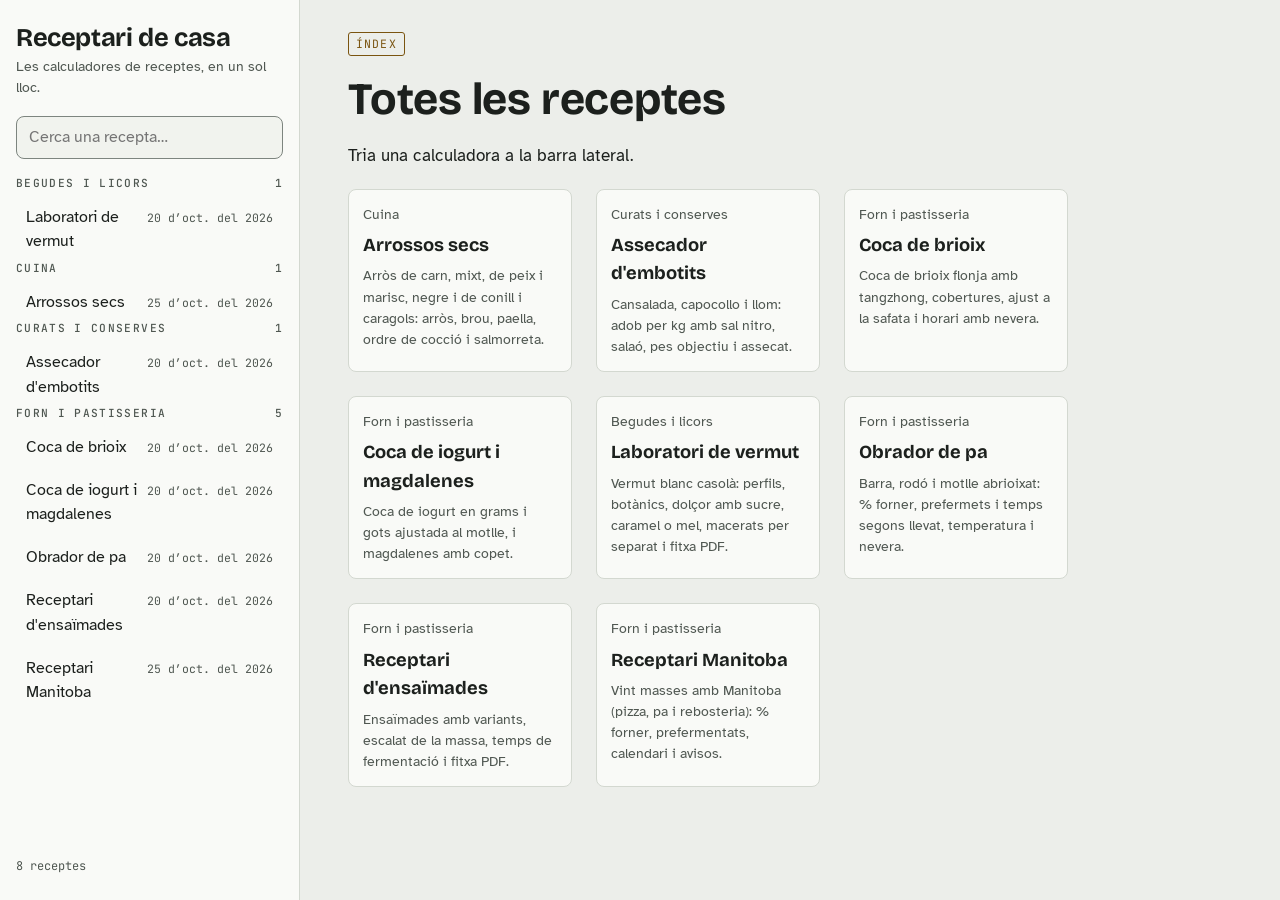
==== index.html @ 26b5f550 "Sistema de disseny compartit (receptari.css) i correccions d'accessibilitat - Tokens únics de color " ====
<!doctype html>
<html lang="ca"><head><meta charset="utf-8"><meta name=viewport content="width=device-width,initial-scale=1,viewport-fit=cover"><style>:root{color-scheme:light;box-sizing:border-box;padding-top:env(safe-area-inset-top,0px);padding-bottom:env(safe-area-inset-bottom,0px)}html{scroll-padding-top:env(safe-area-inset-top,0px)}body{margin:0;padding:0;font:14px -apple-system,BlinkMacSystemFont,sans-serif;background:#fff;color:#000}img{max-width:100%}[hidden]:not([hidden=until-found i]){display:none!important}</style>
<title>Receptari de casa</title>
<link rel="preconnect" href="https://fonts.googleapis.com">
<link rel="preconnect" href="https://fonts.gstatic.com" crossorigin>
<link rel="stylesheet" href="https://fonts.googleapis.com/css2?family=Bricolage+Grotesque:opsz,wght@12..96,500;12..96,700&family=Atkinson+Hyperlegible:ital,wght@0,400;0,700;1,400&family=JetBrains+Mono:wght@400;600&display=swap">
<style>
/* Layout: índex de rebost — barra lateral amb etiquetes per categoria, fitxa de la recepta a la dreta; en mòbil, una sola columna */



*{box-sizing:border-box}
body{background:var(--bg);color:var(--fg);font-family:var(--f-body);font-size:15px;line-height:1.5}
.wrap{display:grid;grid-template-columns:300px minmax(0,1fr);min-height:100vh}
aside{border-right:1px solid var(--line);background:var(--panel);padding-block:24px;padding-left:max(16px,env(safe-area-inset-left,0px));padding-right:16px;display:flex;flex-direction:column;gap:18px;position:sticky;top:0;height:100vh;overflow-y:auto}
main{padding-block:32px;padding-left:max(24px,env(safe-area-inset-left,0px));padding-right:max(16px,env(safe-area-inset-right,0px));min-width:0}
.brand h1{font-family:var(--f-display);font-weight:400;font-size:1.6rem;margin:0;line-height:1.1;text-wrap:balance}
.brand p{margin:4px 0 0;color:var(--muted);font-size:.85rem}
input,textarea,select{font:inherit;color:var(--fg);background:var(--bg);border:1px solid var(--line);border-radius:6px;padding:8px 10px;width:100%}
input:focus-visible,textarea:focus-visible,button:focus-visible,a:focus-visible{outline:2px solid var(--accent);outline-offset:2px}
.cat{display:flex;flex-direction:column;gap:2px}
.cat h2{font-family:var(--f-mono);font-weight:500;font-size:.7rem;letter-spacing:.12em;text-transform:uppercase;color:var(--muted);margin:0 0 4px;display:flex;justify-content:space-between}
.item{all:unset;cursor:pointer;display:flex;align-items:baseline;justify-content:space-between;gap:8px;padding:8px 10px;border-radius:6px}
.item:hover{background:var(--soft)}
.item[aria-current="true"]{background:var(--accent);color:var(--accent-ink)}
.item[aria-current="true"] .date{color:inherit;opacity:.8}
.item:focus-visible{outline:2px solid var(--accent);outline-offset:1px}
.date{font-family:var(--f-mono);font-size:.72rem;color:var(--muted);font-variant-numeric:tabular-nums;white-space:nowrap}
.count{font-family:var(--f-mono);font-size:.75rem;color:var(--muted)}
.btn{font:inherit;font-weight:600;cursor:pointer;border-radius:6px;padding:9px 14px;border:1px solid var(--accent);background:var(--accent);color:var(--accent-ink);text-decoration:none;display:inline-flex;align-items:center;gap:6px}
.btn.ghost{background:transparent;color:var(--accent)}
.btn.danger{border-color:var(--danger);background:transparent;color:var(--danger)}
.btn:disabled{opacity:.5;cursor:default}
.side-foot{margin-top:auto;display:flex;flex-direction:column;gap:8px}
.label{display:inline-block;font-family:var(--f-mono);font-size:.72rem;letter-spacing:.1em;text-transform:uppercase;color:var(--spice);border:1px solid currentColor;border-radius:3px;padding:2px 7px}
.sheet .label{align-self:flex-start}
.sheet{max-width:720px;display:flex;flex-direction:column;gap:20px}
.sheet h2{font-family:var(--f-display);font-weight:400;font-size:clamp(2rem,4vw,2.8rem);margin:0;line-height:1.05;text-wrap:balance}
.sheet .desc{font-size:1.05rem;max-width:62ch;margin:0}
.meta{display:grid;grid-template-columns:auto 1fr;gap:6px 18px;font-size:.9rem;border-top:1px dashed var(--line);border-bottom:1px dashed var(--line);padding:12px 0;margin:0}
.meta dt{font-family:var(--f-mono);font-size:.72rem;letter-spacing:.08em;text-transform:uppercase;color:var(--muted);padding-top:2px}
.meta dd{margin:0;min-width:0;overflow-wrap:anywhere}
.actions{display:flex;flex-wrap:wrap;gap:10px}
.grid{display:grid;grid-template-columns:repeat(auto-fill,minmax(220px,1fr));gap:12px}
.tile{all:unset;cursor:pointer;background:var(--panel);border:1px solid var(--line);border-radius:8px;padding:14px;display:flex;flex-direction:column;gap:6px}
.tile:hover{border-color:var(--accent)}
.tile:focus-visible{outline:2px solid var(--accent)}
.tile b{font-family:var(--f-display);font-weight:400;font-size:1.15rem}
.tile span{color:var(--muted);font-size:.85rem}
.section-h{font-family:var(--f-mono);font-size:.72rem;letter-spacing:.12em;text-transform:uppercase;color:var(--muted);margin:12px 0 0}
form.edit{display:grid;gap:12px;background:var(--panel);border:1px solid var(--line);border-radius:8px;padding:18px;max-width:720px}
form.edit label{display:grid;gap:4px;font-size:.85rem;color:var(--muted)}
.row2{display:grid;grid-template-columns:1fr 1fr;gap:12px}
.note{color:var(--muted);font-size:.85rem;margin:0}
.err{color:var(--danger);font-size:.85rem;margin:0}
.toast{position:fixed;left:50%;transform:translateX(-50%);bottom:calc(16px + env(safe-area-inset-bottom,0px));background:var(--fg);color:var(--bg);padding:8px 14px;border-radius:6px;font-size:.9rem}
.confirm{display:flex;flex-wrap:wrap;align-items:center;gap:10px;border:1px solid var(--danger);border-radius:6px;padding:10px 12px}
.empty{color:var(--muted);font-size:.9rem;margin:0}
@media (max-width:760px){
  .wrap{grid-template-columns:1fr}
  aside{position:static;height:auto;border-right:0;border-bottom:1px solid var(--line);padding-right:max(16px,env(safe-area-inset-right,0px))}
  main{padding-left:max(16px,env(safe-area-inset-left,0px))}
  .row2{grid-template-columns:1fr}
}
@media (prefers-reduced-motion:reduce){*{transition:none!important}}
</style>
<link rel="stylesheet" href="receptari.css">
<style>
:root{ --accent:#2f5d46; --accent-soft:#e0ebe2; --accent-ink:#ffffff; --bar:#6f8f5e; --accent2:#7a5410; }
@media (prefers-color-scheme: dark){:root:not([data-theme="light"]){ --accent:#8cc4a1; --accent-soft:#20332a; --accent-ink:#0f1a13; --bar:#8fb27c; --accent2:#e0b45c; }}
:root[data-theme="dark"]{ --accent:#8cc4a1; --accent-soft:#20332a; --accent-ink:#0f1a13; --bar:#8fb27c; --accent2:#e0b45c; }
</style>
</head>
<body>
<div class="wrap">
  <aside>
    <div class="brand">
      <h1>Receptari de casa</h1>
      <p id="sub">Les calculadores de receptes, en un sol lloc.</p>
    </div>
    <input id="q" type="search" placeholder="Cerca una recepta…" aria-label="Cerca una recepta">
    <nav id="nav" aria-label="Receptes"><p class="empty">Carregant les receptes…</p></nav>
    <div class="side-foot">
      <button class="btn ghost" id="addBtn" hidden>+ Afegeix una recepta</button>
      <span class="count" id="count"></span>
    </div>
  </aside>
  <main id="main"></main>
</div>
<div class="toast" id="toast" hidden></div>

<script>
const S={list:[],sel:null,q:"",mode:"view",canEdit:false,db:null,confirmDel:false,status:"loading"};
const $=s=>document.querySelector(s);
const esc=t=>String(t??"").replace(/[&<>"']/g,c=>({"&":"&amp;","<":"&lt;",">":"&gt;",'"':"&quot;","'":"&#39;"}[c]));
const slug=t=>String(t).toLowerCase().normalize("NFD").replace(/[̀-ͯ]/g,"").replace(/[^a-z0-9]+/g,"-").replace(/^-|-$/g,"").slice(0,60)||("r-"+Date.now());
const fmtDate=d=>{if(!d)return"";const x=new Date(d);return isNaN(x)?"":x.toLocaleDateString("ca-ES",{day:"numeric",month:"short",year:"numeric"})};
function toast(m){const t=$("#toast");t.textContent=m;t.hidden=false;clearTimeout(toast._t);toast._t=setTimeout(()=>t.hidden=true,2200)}

function filtered(){const q=S.q.trim().toLowerCase();return S.list.filter(r=>!q||(r.titol+" "+(r.categoria||"")+" "+(r.descripcio||"")).toLowerCase().includes(q))}
function groups(arr){const m=new Map();arr.forEach(r=>{const c=r.categoria||"Altres";if(!m.has(c))m.set(c,[]);m.get(c).push(r)});return [...m.entries()].sort((a,b)=>a[0].localeCompare(b[0],"ca"))}

function renderNav(){
  const nav=$("#nav");const arr=filtered();
  if(S.status==="nodb"){nav.innerHTML='<p class="empty">No s\'ha pogut connectar amb la llista de receptes en aquesta vista.</p>';return}
  if(S.status==="loading"){nav.innerHTML='<p class="empty">Carregant les receptes…</p>';return}
  if(!S.list.length){nav.innerHTML='<p class="empty">Encara no hi ha cap recepta. '+(S.canEdit?'Afegeix-ne una amb el botó de sota.':'')+'</p>';return}
  if(!arr.length){nav.innerHTML='<p class="empty">Cap recepta coincideix amb la cerca.</p>';return}
  nav.innerHTML=groups(arr).map(([c,rs])=>`<div class="cat"><h2><span>${esc(c)}</span><span>${rs.length}</span></h2>${rs.map(r=>`<button class="item" data-id="${esc(r.id)}" aria-current="${r.id===S.sel}"><span>${esc(r.titol)}</span><span class="date">${esc(fmtDate(r.afegit))}</span></button>`).join("")}</div>`).join("");
  nav.querySelectorAll(".item").forEach(b=>b.onclick=()=>select(b.dataset.id,true));
}
function select(id,scroll){S.sel=id;S.mode="view";S.confirmDel=false;try{history.replaceState(null,"","#"+id)}catch(e){}render();if(scroll&&matchMedia("(max-width:760px)").matches)$("#main").scrollIntoView({behavior:"smooth"})}

function renderMain(){
  const m=$("#main");
  if(S.mode==="edit"||S.mode==="add")return renderForm(m);
  const r=S.list.find(x=>x.id===S.sel);
  if(!r){
    m.innerHTML=`<div class="sheet"><span class="label">Índex</span><h2>Totes les receptes</h2><p class="desc">Tria una calculadora a la barra lateral. </p><div class="grid">${S.list.map(r=>`<button class="tile" data-id="${esc(r.id)}"><span>${esc(r.categoria||"Altres")}</span><b>${esc(r.titol)}</b><span>${esc(r.descripcio||"")}</span></button>`).join("")}</div></div>`;
    m.querySelectorAll(".tile").forEach(b=>b.onclick=()=>select(b.dataset.id));return;
  }
  const others=S.list.filter(x=>x.id!==r.id&&(x.categoria||"Altres")===(r.categoria||"Altres"));
  m.innerHTML=`<article class="sheet">
    <span class="label">${esc(r.categoria||"Altres")}</span>
    <h2>${esc(r.titol)}</h2>
    ${r.descripcio?`<p class="desc">${esc(r.descripcio)}</p>`:""}
    <dl class="meta">
      ${r.mesura?`<dt>Mesura base</dt><dd>${esc(r.mesura)}</dd>`:""}
      ${r.afegit?`<dt>Afegida</dt><dd>${esc(fmtDate(r.afegit))}</dd>`:""}
      <dt>Enllaç</dt><dd><span class="date" id="urlTxt">${esc(r.url)}</span></dd>
    </dl>
    <div class="actions">
      <a class="btn" href="${esc(r.url)}" >Obre la calculadora</a>
      <button class="btn ghost" id="copy">Copia l'enllaç</button>
      ${S.canEdit?`<button class="btn ghost" id="edit">Edita</button><button class="btn danger" id="del">Treu de l'índex</button>`:""}
    </div>
    ${S.confirmDel?`<div class="confirm"><span>Treure «${esc(r.titol)}» de l'índex? La calculadora no s'esborra.</span><button class="btn danger" id="delYes">Treu-la</button><button class="btn ghost" id="delNo">Cancel·la</button></div>`:""}
    ${others.length?`<p class="section-h">Més de ${esc(r.categoria||"Altres")}</p><div class="grid">${others.map(o=>`<button class="tile" data-id="${esc(o.id)}"><b>${esc(o.titol)}</b><span>${esc(o.descripcio||"")}</span></button>`).join("")}</div>`:""}
  </article>`;
  m.querySelectorAll(".tile").forEach(b=>b.onclick=()=>select(b.dataset.id));
  $("#copy").onclick=async()=>{try{await navigator.clipboard.writeText(r.url);toast("Enllaç copiat")}catch(e){const s=getSelection(),rg=document.createRange();rg.selectNodeContents($("#urlTxt"));s.removeAllRanges();s.addRange(rg);toast("Enllaç seleccionat: copia'l a mà")}};
  if(S.canEdit){
    $("#edit").onclick=()=>{S.mode="edit";render()};
    $("#del").onclick=()=>{S.confirmDel=true;render()};
    if(S.confirmDel){
      $("#delNo").onclick=()=>{S.confirmDel=false;render()};
      $("#delYes").onclick=async()=>{try{await S.db.doc("receptes/"+r.id).delete();S.sel=null;S.confirmDel=false;toast("Tret de l'índex")}catch(e){toast("No s'ha pogut treure: "+(e.message||e.code))}};
    }
  }
}

function renderForm(m){
  const r=S.mode==="edit"?S.list.find(x=>x.id===S.sel)||{}:{};
  const cats=[...new Set(S.list.map(x=>x.categoria).filter(Boolean))];
  m.innerHTML=`<form class="edit" id="f" novalidate>
    <span class="label">${S.mode==="edit"?"Edita la recepta":"Nova recepta"}</span>
    <label for="fT">Nom<input id="fT" required value="${esc(r.titol||"")}" placeholder="Calculadora de croquetes"></label>
    <label for="fU">Enllaç de la calculadora<input id="fU" required value="${esc(r.url||"")}" placeholder="https://claude.ai/code/artifact/…"></label>
    <div class="row2">
      <label for="fC">Categoria<input id="fC" list="cats" value="${esc(r.categoria||"")}" placeholder="Pastisseria"><datalist id="cats">${cats.map(c=>`<option value="${esc(c)}">`).join("")}</datalist></label>
      <label for="fM">Mesura base<input id="fM" value="${esc(r.mesura||"")}" placeholder="Litres, comensals, peces…"></label>
    </div>
    <label for="fD">Descripció<textarea id="fD" rows="3" placeholder="Una línia sobre què fa la calculadora">${esc(r.descripcio||"")}</textarea></label>
    <p class="err" id="fErr" hidden></p>
    <div class="actions"><button class="btn" type="submit" id="fSave">Desa</button><button class="btn ghost" type="button" id="fCancel">Cancel·la</button></div>
  </form>`;
  $("#fCancel").onclick=()=>{S.mode="view";render()};
  $("#f").onsubmit=async ev=>{
    ev.preventDefault();
    const titol=$("#fT").value.trim(),url=$("#fU").value.trim(),err=$("#fErr");
    if(!titol){err.textContent="Posa-hi un nom.";err.hidden=false;return}
    if(!/^https:\/\/\S+$/.test(url)){err.textContent="L'enllaç ha de començar per https://.";err.hidden=false;return}
    const id=S.mode==="edit"?r.id:slug(titol);
    if(S.mode==="add"&&S.list.some(x=>x.id===id)){err.textContent="Ja hi ha una recepta amb aquest nom.";err.hidden=false;return}
    const data={titol,url,categoria:$("#fC").value.trim()||"Altres",mesura:$("#fM").value.trim(),descripcio:$("#fD").value.trim(),afegit:r.afegit||new Date().toISOString().slice(0,10)};
    $("#fSave").disabled=true;
    try{await S.db.doc("receptes/"+id).set(data);S.sel=id;S.mode="view";toast("Desat");render()}
    catch(e){$("#fSave").disabled=false;err.textContent=e.code==="invalid_argument"?"No tens permís per modificar l'índex.":"No s'ha pogut desar. Torna-ho a provar.";err.hidden=false}
  };
  $("#fT").focus();
}

function render(){
  renderNav();renderMain();
  $("#count").textContent=S.list.length?`${S.list.length} ${S.list.length===1?"recepta":"receptes"}`:"";
  $("#addBtn").hidden=!(S.canEdit&&S.db);
}
$("#q").addEventListener("input",e=>{S.q=e.target.value;renderNav()});
$("#addBtn").onclick=()=>{S.mode="add";S.confirmDel=false;render()};

render();
S.list=[{"id": "arrossos-secs", "titol": "Arrossos secs", "url": "arrossos-secs.html", "categoria": "Cuina", "mesura": "Comensals", "descripcio": "Arròs de carn, mixt, de peix i marisc, negre i de conill i caragols: arròs, brou, paella, ordre de cocció i salmorreta.", "afegit": "2026-10-25"},{"id": "receptari-manitoba", "titol": "Receptari Manitoba", "url": "manitoba.html", "categoria": "Forn i pastisseria", "mesura": "Peces", "descripcio": "Vint masses amb Manitoba (pizza, pa i rebosteria): % forner, prefermentats, calendari i avisos.", "afegit": "2026-10-25"},{"id": "obrador-de-pa", "titol": "Obrador de pa", "url": "obrador-de-pa.html", "categoria": "Forn i pastisseria", "mesura": "Grams de farina", "descripcio": "Barra, rodó i motlle abrioixat: % forner, prefermets i temps segons llevat, temperatura i nevera.", "afegit": "2026-10-20"}, {"id": "coca-brioix", "titol": "Coca de brioix", "url": "coca-brioix.html", "categoria": "Forn i pastisseria", "mesura": "Grams de farina / safata", "descripcio": "Coca de brioix flonja amb tangzhong, cobertures, ajust a la safata i horari amb nevera.", "afegit": "2026-10-20"}, {"id": "coca-iogurt-magdalenes", "titol": "Coca de iogurt i magdalenes", "url": "coca-iogurt-magdalenes.html", "categoria": "Forn i pastisseria", "mesura": "Iogurts / magdalenes", "descripcio": "Coca de iogurt en grams i gots ajustada al motlle, i magdalenes amb copet.", "afegit": "2026-10-20"}, {"id": "ensaimades", "titol": "Receptari d'ensaïmades", "url": "ensaimades.html", "categoria": "Forn i pastisseria", "mesura": "Peces", "descripcio": "Ensaïmades amb variants, escalat de la massa, temps de fermentació i fitxa PDF.", "afegit": "2026-10-20"}, {"id": "vermut-blanc", "titol": "Laboratori de vermut", "url": "vermut-blanc.html", "categoria": "Begudes i licors", "mesura": "Ampolles de vi", "descripcio": "Vermut blanc casolà: perfils, botànics, dolçor amb sucre, caramel o mel, macerats per separat i fitxa PDF.", "afegit": "2026-10-20"}, {"id": "embotits-curats", "titol": "Assecador d'embotits", "url": "embotits-curats.html", "categoria": "Curats i conserves", "mesura": "Kg de carn", "descripcio": "Cansalada, capocollo i llom: adob per kg amb sal nitro, salaó, pes objectiu i assecat.", "afegit": "2026-10-20"}].map(r=>({...r,url:new URL(r.url,location.href).href})).sort((a,b)=>a.titol.localeCompare(b.titol,"ca"));S.status="ready";
{const h=decodeURIComponent((location.hash||"").slice(1));if(h&&S.list.some(r=>r.id===h))S.sel=h;}
render();
</script>

<script>document.documentElement.lang="ca"</script>
</body></html>
---- receptari.css ----
/* ==========================================================================
   Receptari de casa · sistema de disseny compartit
   Un sol fitxer per a totes les calculadores. Cada pàgina només redefineix
   --accent, --accent-soft, --accent-ink, --bar (i, si cal, --accent2).
   Es carrega DESPRÉS de l'estil propi de cada pàgina: aquí manen els colors,
   la tipografia, els radis, l'espaiat dels components i l'accessibilitat.
   La disposició (columnes de cada graella) és cosa de cada pàgina.
   ========================================================================== */

/* ---------- Tokens: tema clar ---------- */
:root{
  /* neutres (lleugerament verdosos, mai blanc ni negre purs) */
  --bg:#eceeea; --surface:#f9faf7; --sunk:#f1f3ee; --ink:#1c201d; --muted:#4f5751;
  --line:#d3d8d0; --field:#7d857f;
  /* accent per defecte (cada pàgina el canvia) */
  --accent:#2f5d46; --accent-soft:#e1ebe3; --accent-ink:#ffffff; --accent2:#7a5410; --bar:#6f8f5e;
  /* semàntics */
  --bad:#a8251b; --bad-soft:#f7dfdb; --warn:#7a4f00; --warn-soft:#f6ead2; --info:#245a7a; --info-soft:#dde9f0;
  /* tipografia */
  --f-display:"Bricolage Grotesque","Segoe UI",system-ui,sans-serif;
  --f-body:"Atkinson Hyperlegible","Segoe UI",system-ui,sans-serif;
  --f-mono:"JetBrains Mono",ui-monospace,"SFMono-Regular",Menlo,monospace;
  --fs-xs:.75rem; --fs-sm:.875rem; --fs-md:1rem; --fs-lg:1.25rem; --fs-xl:clamp(1.75rem,1.2rem + 2vw,2.5rem);
  /* espaiat (regla dels 8 px) */
  --s-1:4px; --s0:8px; --s1:16px; --s2:24px; --s3:32px; --s4:48px; --s5:64px;
  /* radis i ombres */
  --r-sm:6px; --r-md:8px; --r-lg:12px; --r-pill:999px;
  --shadow-1:0 1px 2px rgb(20 24 21 / .05),0 2px 8px rgb(20 24 21 / .04);
  --t-fast:.15s ease-in-out;
  /* àlies per a pàgines antigues */
  --panel:var(--surface); --fg:var(--ink); --soft:var(--accent-soft); --danger:var(--bad); --spice:var(--accent2);
  --crust:var(--accent2); --crust-soft:var(--accent-soft); --sugar:var(--surface);
}
/* ---------- Tokens: tema fosc ---------- */
@media (prefers-color-scheme: dark){:root:not([data-theme="light"]){
  --bg:#141715; --surface:#1c201d; --sunk:#181b19; --ink:#e7ebe6; --muted:#aab2ab;
  --line:#343a35; --field:#7a837c;
  --bad:#f39a90; --bad-soft:#3d201d; --warn:#f2bd60; --warn-soft:#3a2d15; --info:#8fc0dc; --info-soft:#17303d;
  --shadow-1:0 1px 2px rgb(0 0 0 / .3);
  color-scheme:dark}}
:root[data-theme="dark"]{
  --bg:#141715; --surface:#1c201d; --sunk:#181b19; --ink:#e7ebe6; --muted:#aab2ab;
  --line:#343a35; --field:#7a837c;
  --bad:#f39a90; --bad-soft:#3d201d; --warn:#f2bd60; --warn-soft:#3a2d15; --info:#8fc0dc; --info-soft:#17303d;
  --shadow-1:0 1px 2px rgb(0 0 0 / .3);
  color-scheme:dark}

/* ---------- Base ---------- */
*,*::before,*::after{box-sizing:border-box}
[hidden]{display:none!important}
body{background:var(--bg);color:var(--ink);font-family:var(--f-body);font-size:var(--fs-md);line-height:1.55;
  -webkit-font-smoothing:antialiased;text-rendering:optimizeLegibility}
h1,h2,h3,h4{text-wrap:balance;margin:0}
h1,h2{text-transform:none}
h1{font-family:var(--f-display);font-size:var(--fs-xl);font-weight:700;line-height:1.1;letter-spacing:-.015em}
h2{font-family:var(--f-display);font-size:var(--fs-lg);font-weight:700;line-height:1.2;letter-spacing:-.005em}
h3{font-family:var(--f-body);font-size:var(--fs-xs);font-weight:700;line-height:1.3;letter-spacing:.08em;text-transform:uppercase;color:var(--muted)}
p{margin:0}
.lede{color:var(--muted);max-width:68ch;margin:var(--s0) 0 0;font-size:var(--fs-md)}
.num,dl.out dd,.val{font-family:var(--f-mono);font-variant-numeric:tabular-nums}
.note,.hint{font-size:var(--fs-sm);color:var(--muted)}
a{color:var(--accent);text-underline-offset:2px}

/* ---------- Disposició general (només espais) ---------- */
.wrap{gap:var(--s2)}
.col{gap:var(--s2)}
.grid,.split{gap:var(--s2)}
.btnrow{gap:var(--s0)}

/* ---------- Panells ---------- */
.panel{background:var(--surface);border:1px solid var(--line);border-radius:var(--r-lg);padding:var(--s1) var(--s1) var(--s2);gap:var(--s1);box-shadow:var(--shadow-1)}

/* ---------- Formularis ---------- */
label.f{font-size:var(--fs-sm);color:var(--muted);gap:var(--s-1)}
input[type=number],input[type=text],input[type=search],input[type=date],input[type=datetime-local],select,textarea{
  font:inherit;font-size:var(--fs-md);color:var(--ink);background:var(--sunk);border:1px solid var(--field);border-radius:var(--r-md);
  padding:var(--s0) 12px;min-height:40px;transition:border-color var(--t-fast),box-shadow var(--t-fast)}
input[type=range]{accent-color:var(--accent);min-height:24px}
input[type=checkbox]{accent-color:var(--accent);width:20px;height:20px}
input:disabled,select:disabled{opacity:.55}

/* ---------- Botons ---------- */
button{font:inherit;font-size:var(--fs-sm);cursor:pointer;color:var(--ink);background:var(--surface);border:1px solid var(--field);
  border-radius:var(--r-md);padding:var(--s0) var(--s1);min-height:40px;
  transition:background-color var(--t-fast),border-color var(--t-fast),color var(--t-fast),box-shadow var(--t-fast)}
button:hover{border-color:var(--accent);background:var(--accent-soft)}
button.primary,.btn:not(.ghost):not(.danger){background:var(--accent);color:var(--accent-ink);border-color:var(--accent);font-weight:700}
button.primary:hover,.btn:not(.ghost):not(.danger):hover{filter:brightness(1.08)}
button.ghost{background:transparent;border-color:transparent;color:var(--muted);min-width:40px;padding:var(--s0)}
button.ghost:hover{color:var(--bad);background:var(--bad-soft)}
button:disabled,button:disabled:hover{opacity:.45;cursor:not-allowed;background:var(--surface);border-color:var(--field);filter:none}
button.ghost:disabled{background:transparent;border-color:transparent}
.stepper button{min-width:40px;min-height:40px;font-size:1.25rem;padding:0}
.st2 .stepper input{font-size:1rem}
.stepper input{font-family:var(--f-mono);font-size:1.25rem;font-weight:600;min-height:44px}
.btn{border-radius:var(--r-md);min-height:40px}

/* ---------- Perfils, xips i nivells ---------- */
.prof{border-radius:var(--r-md);padding:12px var(--s1);gap:2px}
.prof b{font-family:var(--f-display);font-size:var(--fs-md);font-weight:700}
.prof span{font-size:var(--fs-sm);color:var(--muted)}
.prof[aria-pressed="true"]{background:var(--accent-soft);border-color:var(--accent);box-shadow:inset 3px 0 0 var(--accent)}
.chip{border-radius:var(--r-pill);background:var(--sunk);font-size:var(--fs-sm);min-height:36px;padding:var(--s-1) 14px}
.chip .plus{color:var(--accent);font-weight:700}
.lvl{border:1px solid var(--field);border-radius:var(--r-md);overflow:hidden}
.lvl button{border:none;border-radius:0;background:var(--sunk);color:var(--muted);font-size:var(--fs-xs);min-height:32px;padding:var(--s-1) 12px}
.lvl button+button{border-left:1px solid var(--field)}
.lvl button[aria-pressed="true"]{background:var(--accent);color:var(--accent-ink);font-weight:700}
.seg{border:1px solid var(--field);border-radius:var(--r-md)}
.seg button{border:none;border-radius:0;min-height:36px;background:var(--sunk);color:var(--muted)}
.seg button[aria-pressed="true"]{background:var(--accent);color:var(--accent-ink);font-weight:700}
.custom-tag,.req,.tagr,.calc{font-size:var(--fs-xs)}
.custom-tag{color:var(--accent);font-weight:700}
.req,.tagr{border:1px solid var(--accent);color:var(--accent);border-radius:var(--r-pill);padding:0 var(--s0)}
.calc{border:1px dashed var(--muted);color:var(--muted);border-radius:var(--r-pill);padding:0 var(--s0)}

/* ---------- Pestanyes ---------- */
.tabs{border-bottom:1px solid var(--line);gap:var(--s-1)}
.tab{border:none;border-bottom:3px solid transparent;border-radius:var(--r-md) var(--r-md) 0 0;background:transparent;color:var(--muted);
  font-family:var(--f-display);font-weight:700;font-size:var(--fs-md);min-height:44px;padding:var(--s0) var(--s1);text-transform:none;letter-spacing:0}
.tab:hover{color:var(--ink);background:var(--sunk)}
.tab[aria-selected="true"]{color:var(--ink);border-bottom-color:var(--accent)}

/* ---------- Taules de mescla ---------- */
.mrow,.trow{border-top:1px solid var(--line)}
.mrow.head,.trow.head{font-size:var(--fs-xs);color:var(--muted);letter-spacing:.07em;text-transform:uppercase}
.famhead .fn{color:var(--accent);font-size:var(--fs-xs);font-weight:700;letter-spacing:.08em;text-transform:uppercase}
.nm b{font-weight:700}
.nm .sci{font-style:italic;color:var(--muted);font-size:var(--fs-sm)}
.nm .taste,.nm .es{color:var(--muted);font-size:var(--fs-sm)}
.val{font-size:var(--fs-sm)}
.val.tot{color:var(--ink);font-weight:600}
.val .mac,.val small{color:var(--muted)}

/* ---------- Resultats ---------- */
dl.out dt{color:var(--muted);font-size:var(--fs-sm)}
dl.out dd{font-weight:600}
dl.out .hl,dl.out dd.hl{color:var(--accent)}
dl.out .sec{color:var(--accent)}

/* ---------- Barres de sabor ---------- */
.track{background:var(--sunk);border:1px solid var(--line);border-radius:var(--r-pill)}
.fill{background:var(--bar);border-radius:var(--r-pill)}

/* ---------- Avisos ---------- */
.w{border-radius:var(--r-md);padding:var(--s0) 12px;font-size:var(--fs-sm);gap:var(--s0)}
.w .tag{border-radius:var(--r-sm);font-size:var(--fs-xs);letter-spacing:.06em}
.w.bad{background:var(--bad-soft)} .w.bad .tag{background:var(--bad);color:var(--surface)}
.w.warn{background:var(--warn-soft)} .w.warn .tag{background:var(--warn);color:var(--surface)}
.w.info{background:var(--info-soft)} .w.info .tag{background:var(--info);color:var(--surface)}
.ok{color:var(--muted);font-size:var(--fs-sm)}

/* ---------- Cronologia, compra, guardats ---------- */
.tl li{border-top:1px solid var(--line)}
.tl .d{color:var(--accent);font-family:var(--f-mono)}
.tl .d small{color:var(--muted)}
.shop li,.tl .t{font-size:var(--fs-sm)}
.srow{border-top:1px solid var(--line)}
.srow .meta{color:var(--muted);font-size:var(--fs-xs)}
.toast{color:var(--accent);font-weight:700;font-size:var(--fs-sm)}
pre.txt{background:var(--sunk);border:1px solid var(--line);border-radius:var(--r-md)}
.check{background:var(--accent-soft);border-radius:var(--r-md)}

/* ---------- Índex ---------- */
.brand h1,.sheet h2{font-family:var(--f-display);font-weight:700}
.tile b{font-family:var(--f-display);font-weight:700}
.tile,.item{border-radius:var(--r-md)}

/* ---------- Accessibilitat ---------- */
:focus{outline:none}
:focus-visible{outline:3px solid var(--accent);outline-offset:2px;border-radius:var(--r-sm)}
input:focus-visible,select:focus-visible,textarea:focus-visible{outline:3px solid var(--accent);outline-offset:1px;border-color:var(--accent)}
.skip{position:absolute;left:var(--s1);top:-100px;z-index:100;background:var(--accent);color:var(--accent-ink);padding:var(--s0) var(--s1);border-radius:var(--r-md);font-weight:700;text-decoration:none}
.skip:focus{top:calc(var(--s0) + env(safe-area-inset-top,0px))}
.sr-only{position:absolute!important;width:1px;height:1px;padding:0;margin:-1px;overflow:hidden;clip:rect(0,0,0,0);white-space:nowrap;border:0}
@media (pointer:coarse){
  button,select,input[type=number],input[type=text],input[type=search],input[type=date],input[type=datetime-local]{min-height:44px}
  button.ghost,.stepper button{min-width:44px}
  .chip,.lvl button,.seg button{min-height:44px}
  input[type=range]{min-height:36px}
}
@media (prefers-reduced-motion:reduce){*,*::before,*::after{transition:none!important;animation:none!important;scroll-behavior:auto!important}}
@media print{body{background:#fff;color:#000}.panel{box-shadow:none}}
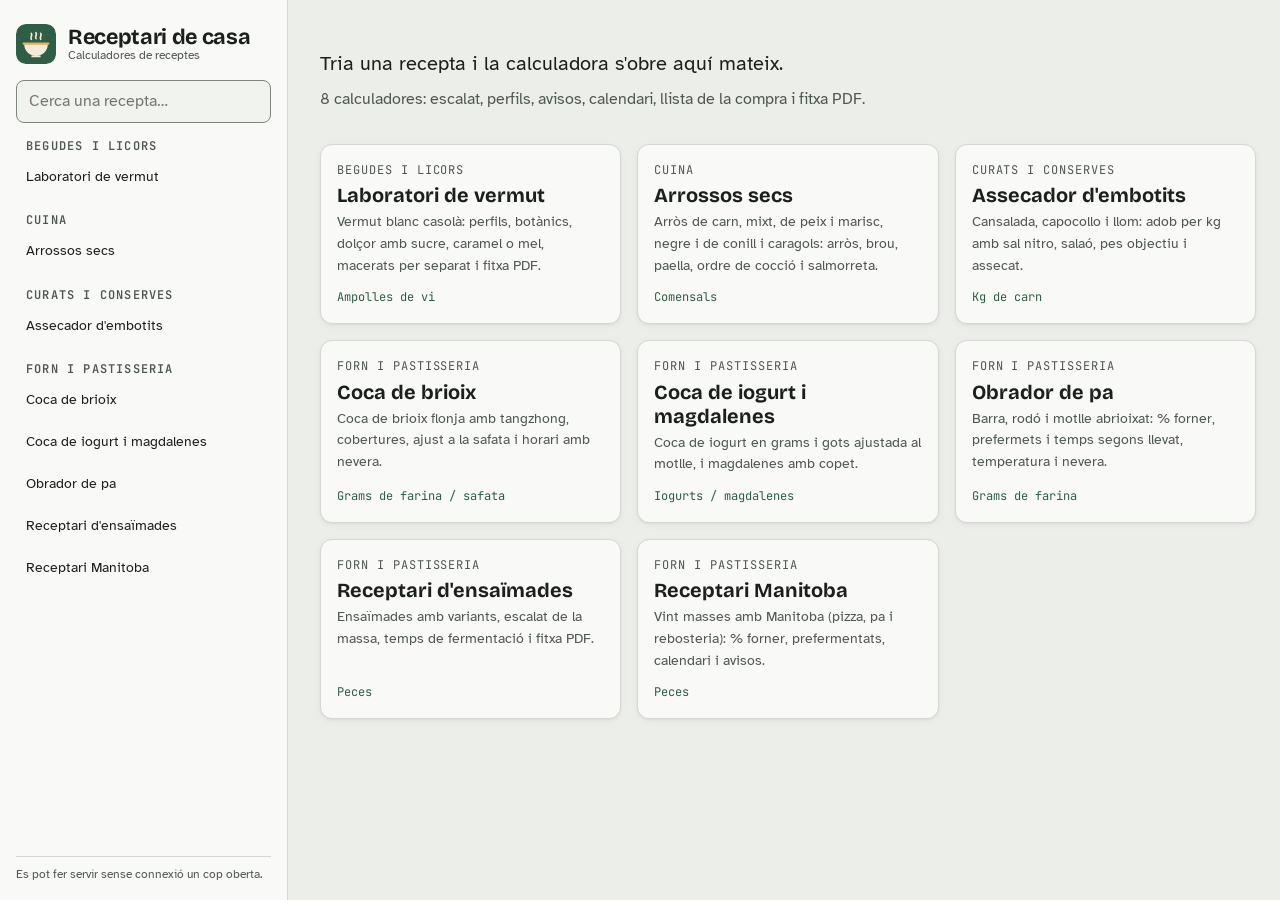
==== commit b6351931: "Índex amb la calculadora integrada, mode cuina, impressió i ús sense connexió - index.html: tries la" ====
--- a/index.html
+++ b/index.html
@@ -1,70 +1,74 @@
 <!doctype html>
-<html lang="ca"><head><meta charset="utf-8"><meta name=viewport content="width=device-width,initial-scale=1,viewport-fit=cover"><style>:root{color-scheme:light;box-sizing:border-box;padding-top:env(safe-area-inset-top,0px);padding-bottom:env(safe-area-inset-bottom,0px)}html{scroll-padding-top:env(safe-area-inset-top,0px)}body{margin:0;padding:0;font:14px -apple-system,BlinkMacSystemFont,sans-serif;background:#fff;color:#000}img{max-width:100%}[hidden]:not([hidden=until-found i]){display:none!important}</style>
+<html lang="ca" data-sense-barra>
+<head>
+<meta charset="utf-8">
+<meta name="viewport" content="width=device-width,initial-scale=1,viewport-fit=cover">
 <title>Receptari de casa</title>
+<!-- receptari:cap -->
+<meta name="description" content="Calculadores de receptes de casa: escalat, perfils, avisos, calendari i fitxa PDF.">
+<meta name="theme-color" content="#2f5d46">
+<link rel="manifest" href="manifest.webmanifest">
+<link rel="icon" href="icones/icona.svg" type="image/svg+xml">
+<link rel="apple-touch-icon" href="icones/icona-180.png">
+<script src="receptari.js" defer></script>
+<!-- /receptari:cap -->
 <link rel="preconnect" href="https://fonts.googleapis.com">
 <link rel="preconnect" href="https://fonts.gstatic.com" crossorigin>
 <link rel="stylesheet" href="https://fonts.googleapis.com/css2?family=Bricolage+Grotesque:opsz,wght@12..96,500;12..96,700&family=Atkinson+Hyperlegible:ital,wght@0,400;0,700;1,400&family=JetBrains+Mono:wght@400;600&display=swap">
+<link rel="stylesheet" href="receptari.css">
 <style>
-/* Layout: índex de rebost — barra lateral amb etiquetes per categoria, fitxa de la recepta a la dreta; en mòbil, una sola columna */
-
-
-
-*{box-sizing:border-box}
-body{background:var(--bg);color:var(--fg);font-family:var(--f-body);font-size:15px;line-height:1.5}
-.wrap{display:grid;grid-template-columns:300px minmax(0,1fr);min-height:100vh}
-aside{border-right:1px solid var(--line);background:var(--panel);padding-block:24px;padding-left:max(16px,env(safe-area-inset-left,0px));padding-right:16px;display:flex;flex-direction:column;gap:18px;position:sticky;top:0;height:100vh;overflow-y:auto}
-main{padding-block:32px;padding-left:max(24px,env(safe-area-inset-left,0px));padding-right:max(16px,env(safe-area-inset-right,0px));min-width:0}
-.brand h1{font-family:var(--f-display);font-weight:400;font-size:1.6rem;margin:0;line-height:1.1;text-wrap:balance}
-.brand p{margin:4px 0 0;color:var(--muted);font-size:.85rem}
-input,textarea,select{font:inherit;color:var(--fg);background:var(--bg);border:1px solid var(--line);border-radius:6px;padding:8px 10px;width:100%}
-input:focus-visible,textarea:focus-visible,button:focus-visible,a:focus-visible{outline:2px solid var(--accent);outline-offset:2px}
-.cat{display:flex;flex-direction:column;gap:2px}
-.cat h2{font-family:var(--f-mono);font-weight:500;font-size:.7rem;letter-spacing:.12em;text-transform:uppercase;color:var(--muted);margin:0 0 4px;display:flex;justify-content:space-between}
-.item{all:unset;cursor:pointer;display:flex;align-items:baseline;justify-content:space-between;gap:8px;padding:8px 10px;border-radius:6px}
-.item:hover{background:var(--soft)}
-.item[aria-current="true"]{background:var(--accent);color:var(--accent-ink)}
-.item[aria-current="true"] .date{color:inherit;opacity:.8}
-.item:focus-visible{outline:2px solid var(--accent);outline-offset:1px}
-.date{font-family:var(--f-mono);font-size:.72rem;color:var(--muted);font-variant-numeric:tabular-nums;white-space:nowrap}
-.count{font-family:var(--f-mono);font-size:.75rem;color:var(--muted)}
-.btn{font:inherit;font-weight:600;cursor:pointer;border-radius:6px;padding:9px 14px;border:1px solid var(--accent);background:var(--accent);color:var(--accent-ink);text-decoration:none;display:inline-flex;align-items:center;gap:6px}
-.btn.ghost{background:transparent;color:var(--accent)}
-.btn.danger{border-color:var(--danger);background:transparent;color:var(--danger)}
-.btn:disabled{opacity:.5;cursor:default}
-.side-foot{margin-top:auto;display:flex;flex-direction:column;gap:8px}
-.label{display:inline-block;font-family:var(--f-mono);font-size:.72rem;letter-spacing:.1em;text-transform:uppercase;color:var(--spice);border:1px solid currentColor;border-radius:3px;padding:2px 7px}
-.sheet .label{align-self:flex-start}
-.sheet{max-width:720px;display:flex;flex-direction:column;gap:20px}
-.sheet h2{font-family:var(--f-display);font-weight:400;font-size:clamp(2rem,4vw,2.8rem);margin:0;line-height:1.05;text-wrap:balance}
-.sheet .desc{font-size:1.05rem;max-width:62ch;margin:0}
-.meta{display:grid;grid-template-columns:auto 1fr;gap:6px 18px;font-size:.9rem;border-top:1px dashed var(--line);border-bottom:1px dashed var(--line);padding:12px 0;margin:0}
-.meta dt{font-family:var(--f-mono);font-size:.72rem;letter-spacing:.08em;text-transform:uppercase;color:var(--muted);padding-top:2px}
-.meta dd{margin:0;min-width:0;overflow-wrap:anywhere}
-.actions{display:flex;flex-wrap:wrap;gap:10px}
-.grid{display:grid;grid-template-columns:repeat(auto-fill,minmax(220px,1fr));gap:12px}
-.tile{all:unset;cursor:pointer;background:var(--panel);border:1px solid var(--line);border-radius:8px;padding:14px;display:flex;flex-direction:column;gap:6px}
-.tile:hover{border-color:var(--accent)}
-.tile:focus-visible{outline:2px solid var(--accent)}
-.tile b{font-family:var(--f-display);font-weight:400;font-size:1.15rem}
-.tile span{color:var(--muted);font-size:.85rem}
-.section-h{font-family:var(--f-mono);font-size:.72rem;letter-spacing:.12em;text-transform:uppercase;color:var(--muted);margin:12px 0 0}
-form.edit{display:grid;gap:12px;background:var(--panel);border:1px solid var(--line);border-radius:8px;padding:18px;max-width:720px}
-form.edit label{display:grid;gap:4px;font-size:.85rem;color:var(--muted)}
-.row2{display:grid;grid-template-columns:1fr 1fr;gap:12px}
-.note{color:var(--muted);font-size:.85rem;margin:0}
-.err{color:var(--danger);font-size:.85rem;margin:0}
-.toast{position:fixed;left:50%;transform:translateX(-50%);bottom:calc(16px + env(safe-area-inset-bottom,0px));background:var(--fg);color:var(--bg);padding:8px 14px;border-radius:6px;font-size:.9rem}
-.confirm{display:flex;flex-wrap:wrap;align-items:center;gap:10px;border:1px solid var(--danger);border-radius:6px;padding:10px 12px}
-.empty{color:var(--muted);font-size:.9rem;margin:0}
+/* Índex de GitHub Pages: llista a l'esquerra, calculadora oberta a la dreta.
+   En mòbil, barra superior amb el desplegable de receptes. */
+html,body{height:100%}
+body{margin:0;overflow:hidden}
+.app{display:grid;grid-template-columns:288px minmax(0,1fr);height:100dvh}
+.side{display:flex;flex-direction:column;gap:var(--s1);min-height:0;border-right:1px solid var(--line);background:var(--surface);
+  padding:var(--s2) var(--s1) var(--s1) max(var(--s1),env(safe-area-inset-left,0px))}
+.brand{display:flex;align-items:center;gap:12px;color:var(--ink);text-decoration:none}
+.brand img{width:40px;height:40px;border-radius:10px;flex:none}
+.brand h1{font-size:1.35rem;line-height:1.1}
+.brand small{display:block;font-family:var(--f-body);font-weight:400;font-size:var(--fs-xs);color:var(--muted);letter-spacing:0}
+.menu{display:none}
+.navwrap{display:flex;flex-direction:column;gap:var(--s1);min-height:0;flex:1}
+#q{width:100%}
+nav.llista{overflow-y:auto;min-height:0;flex:1;display:flex;flex-direction:column;gap:var(--s1);margin:0 calc(-1 * var(--s-1));padding:0 var(--s-1)}
+.cat h2{font-family:var(--f-mono);font-size:var(--fs-xs);font-weight:600;letter-spacing:.1em;text-transform:uppercase;color:var(--muted);margin:0 0 var(--s-1);padding:0 10px}
+.cat ul{list-style:none;margin:0;padding:0;display:flex;flex-direction:column;gap:2px}
+.it{display:flex;align-items:center;min-height:40px;padding:6px 10px;border-radius:var(--r-md);color:var(--ink);text-decoration:none;font-size:var(--fs-sm);line-height:1.3}
+.it:hover{background:var(--accent-soft)}
+.it[aria-current="page"]{background:var(--accent);color:var(--accent-ink);font-weight:700}
+.peu{display:flex;flex-direction:column;gap:6px;border-top:1px solid var(--line);padding-top:var(--s0);font-size:var(--fs-xs);color:var(--muted)}
+.peu a{font-weight:700}
+.vista{min-width:0;min-height:0;position:relative;background:var(--bg)}
+.vista iframe{display:block;width:100%;height:100%;border:0;background:var(--bg)}
+.inici{height:100%;overflow-y:auto;padding:var(--s4) max(var(--s2),env(safe-area-inset-right,0px)) var(--s4) var(--s3)}
+.inici .hd{max-width:62ch;margin-bottom:var(--s3)}
+.inici .hd p{color:var(--muted);margin-top:var(--s0)}
+.inici h2{font-size:var(--fs-md);margin:var(--s3) 0 var(--s1)}
+.tiles{display:grid;grid-template-columns:repeat(auto-fill,minmax(240px,1fr));gap:var(--s1);list-style:none;margin:0;padding:0}
+.tile{display:flex;flex-direction:column;gap:var(--s-1);height:100%;padding:var(--s1);background:var(--surface);border:1px solid var(--line);border-radius:var(--r-lg);
+  box-shadow:var(--shadow-1);color:var(--ink);text-decoration:none;transition:border-color var(--t-fast),transform var(--t-fast)}
+.tile:hover{border-color:var(--accent);transform:translateY(-1px)}
+.tile em{font-style:normal;font-family:var(--f-mono);font-size:var(--fs-xs);letter-spacing:.08em;text-transform:uppercase;color:var(--muted)}
+.tile b{font-family:var(--f-display);font-size:var(--fs-lg);line-height:1.2}
+.tile span{color:var(--muted);font-size:var(--fs-sm)}
+.tile small{margin-top:auto;padding-top:var(--s0);font-family:var(--f-mono);font-size:var(--fs-xs);color:var(--accent)}
+.buit{color:var(--muted);font-size:var(--fs-sm);padding:0 10px}
 @media (max-width:760px){
-  .wrap{grid-template-columns:1fr}
-  aside{position:static;height:auto;border-right:0;border-bottom:1px solid var(--line);padding-right:max(16px,env(safe-area-inset-right,0px))}
-  main{padding-left:max(16px,env(safe-area-inset-left,0px))}
-  .row2{grid-template-columns:1fr}
+  body{overflow:auto}
+  .app{grid-template-columns:minmax(0,1fr);grid-template-rows:auto minmax(0,1fr)}
+  .side{position:relative;z-index:5;border-right:0;border-bottom:1px solid var(--line);flex-direction:row;flex-wrap:wrap;align-items:center;justify-content:space-between;
+    gap:var(--s0);padding:var(--s0) max(var(--s1),env(safe-area-inset-right,0px)) var(--s0) max(var(--s1),env(safe-area-inset-left,0px));padding-top:max(var(--s0),env(safe-area-inset-top,0px))}
+  .brand img{width:32px;height:32px;border-radius:8px}
+  .brand h1{font-size:1.1rem}
+  .brand small{display:none}
+  .menu{display:inline-flex;align-items:center;gap:6px;font-weight:700}
+  .navwrap{position:absolute;left:0;right:0;top:100%;max-height:calc(100dvh - 60px);background:var(--surface);border-bottom:1px solid var(--line);
+    box-shadow:0 12px 24px rgb(0 0 0 / .12);padding:var(--s1) max(var(--s1),env(safe-area-inset-right,0px)) var(--s1) max(var(--s1),env(safe-area-inset-left,0px))}
+  .navwrap:not(.obert){display:none}
+  .inici{padding:var(--s2) var(--s1) var(--s4)}
 }
-@media (prefers-reduced-motion:reduce){*{transition:none!important}}
 </style>
-<link rel="stylesheet" href="receptari.css">
 <style>
 :root{ --accent:#2f5d46; --accent-soft:#e0ebe2; --accent-ink:#ffffff; --bar:#6f8f5e; --accent2:#7a5410; }
 @media (prefers-color-scheme: dark){:root:not([data-theme="light"]){ --accent:#8cc4a1; --accent-soft:#20332a; --accent-ink:#0f1a13; --bar:#8fb27c; --accent2:#e0b45c; }}
@@ -72,127 +76,63 @@
 </style>
 </head>
 <body>
-<div class="wrap">
-  <aside>
-    <div class="brand">
-      <h1>Receptari de casa</h1>
-      <p id="sub">Les calculadores de receptes, en un sol lloc.</p>
-    </div>
-    <input id="q" type="search" placeholder="Cerca una recepta…" aria-label="Cerca una recepta">
-    <nav id="nav" aria-label="Receptes"><p class="empty">Carregant les receptes…</p></nav>
-    <div class="side-foot">
-      <button class="btn ghost" id="addBtn" hidden>+ Afegeix una recepta</button>
-      <span class="count" id="count"></span>
+<a class="skip" href="#vista">Salta al contingut</a>
+<div class="app">
+  <aside class="side">
+    <a class="brand" href="#" id="home"><img src="icones/icona.svg" alt=""><h1>Receptari de casa<small>Calculadores de receptes</small></h1></a>
+    <button type="button" class="menu" id="menu" aria-expanded="false" aria-controls="navwrap">Receptes <span aria-hidden="true">▾</span></button>
+    <div class="navwrap" id="navwrap">
+      <input id="q" type="search" placeholder="Cerca una recepta…" aria-label="Cerca una recepta" autocomplete="off">
+      <nav class="llista" id="llista" aria-label="Receptes"></nav>
+      <div class="peu"><span id="sola" hidden><a id="solaA" href="#">Obre-la a pantalla completa</a></span><span id="offline">Es pot fer servir sense connexió un cop oberta.</span></div>
     </div>
   </aside>
-  <main id="main"></main>
+  <main class="vista" id="vista" tabindex="-1"></main>
 </div>
-<div class="toast" id="toast" hidden></div>
-
 <script>
-const S={list:[],sel:null,q:"",mode:"view",canEdit:false,db:null,confirmDel:false,status:"loading"};
-const $=s=>document.querySelector(s);
-const esc=t=>String(t??"").replace(/[&<>"']/g,c=>({"&":"&amp;","<":"&lt;",">":"&gt;",'"':"&quot;","'":"&#39;"}[c]));
-const slug=t=>String(t).toLowerCase().normalize("NFD").replace(/[̀-ͯ]/g,"").replace(/[^a-z0-9]+/g,"-").replace(/^-|-$/g,"").slice(0,60)||("r-"+Date.now());
-const fmtDate=d=>{if(!d)return"";const x=new Date(d);return isNaN(x)?"":x.toLocaleDateString("ca-ES",{day:"numeric",month:"short",year:"numeric"})};
-function toast(m){const t=$("#toast");t.textContent=m;t.hidden=false;clearTimeout(toast._t);toast._t=setTimeout(()=>t.hidden=true,2200)}
-
-function filtered(){const q=S.q.trim().toLowerCase();return S.list.filter(r=>!q||(r.titol+" "+(r.categoria||"")+" "+(r.descripcio||"")).toLowerCase().includes(q))}
-function groups(arr){const m=new Map();arr.forEach(r=>{const c=r.categoria||"Altres";if(!m.has(c))m.set(c,[]);m.get(c).push(r)});return [...m.entries()].sort((a,b)=>a[0].localeCompare(b[0],"ca"))}
-
-function renderNav(){
-  const nav=$("#nav");const arr=filtered();
-  if(S.status==="nodb"){nav.innerHTML='<p class="empty">No s\'ha pogut connectar amb la llista de receptes en aquesta vista.</p>';return}
-  if(S.status==="loading"){nav.innerHTML='<p class="empty">Carregant les receptes…</p>';return}
-  if(!S.list.length){nav.innerHTML='<p class="empty">Encara no hi ha cap recepta. '+(S.canEdit?'Afegeix-ne una amb el botó de sota.':'')+'</p>';return}
-  if(!arr.length){nav.innerHTML='<p class="empty">Cap recepta coincideix amb la cerca.</p>';return}
-  nav.innerHTML=groups(arr).map(([c,rs])=>`<div class="cat"><h2><span>${esc(c)}</span><span>${rs.length}</span></h2>${rs.map(r=>`<button class="item" data-id="${esc(r.id)}" aria-current="${r.id===S.sel}"><span>${esc(r.titol)}</span><span class="date">${esc(fmtDate(r.afegit))}</span></button>`).join("")}</div>`).join("");
-  nav.querySelectorAll(".item").forEach(b=>b.onclick=()=>select(b.dataset.id,true));
-}
-function select(id,scroll){S.sel=id;S.mode="view";S.confirmDel=false;try{history.replaceState(null,"","#"+id)}catch(e){}render();if(scroll&&matchMedia("(max-width:760px)").matches)$("#main").scrollIntoView({behavior:"smooth"})}
-
-function renderMain(){
-  const m=$("#main");
-  if(S.mode==="edit"||S.mode==="add")return renderForm(m);
-  const r=S.list.find(x=>x.id===S.sel);
-  if(!r){
-    m.innerHTML=`<div class="sheet"><span class="label">Índex</span><h2>Totes les receptes</h2><p class="desc">Tria una calculadora a la barra lateral. </p><div class="grid">${S.list.map(r=>`<button class="tile" data-id="${esc(r.id)}"><span>${esc(r.categoria||"Altres")}</span><b>${esc(r.titol)}</b><span>${esc(r.descripcio||"")}</span></button>`).join("")}</div></div>`;
-    m.querySelectorAll(".tile").forEach(b=>b.onclick=()=>select(b.dataset.id));return;
+const RECEPTES=[{"id": "arrossos-secs", "titol": "Arrossos secs", "fitxer": "arrossos-secs.html", "categoria": "Cuina", "mesura": "Comensals", "descripcio": "Arròs de carn, mixt, de peix i marisc, negre i de conill i caragols: arròs, brou, paella, ordre de cocció i salmorreta."}, {"id": "receptari-manitoba", "titol": "Receptari Manitoba", "fitxer": "manitoba.html", "categoria": "Forn i pastisseria", "mesura": "Peces", "descripcio": "Vint masses amb Manitoba (pizza, pa i rebosteria): % forner, prefermentats, calendari i avisos."}, {"id": "obrador-de-pa", "titol": "Obrador de pa", "fitxer": "obrador-de-pa.html", "categoria": "Forn i pastisseria", "mesura": "Grams de farina", "descripcio": "Barra, rodó i motlle abrioixat: % forner, prefermets i temps segons llevat, temperatura i nevera."}, {"id": "coca-brioix", "titol": "Coca de brioix", "fitxer": "coca-brioix.html", "categoria": "Forn i pastisseria", "mesura": "Grams de farina / safata", "descripcio": "Coca de brioix flonja amb tangzhong, cobertures, ajust a la safata i horari amb nevera."}, {"id": "coca-iogurt-magdalenes", "titol": "Coca de iogurt i magdalenes", "fitxer": "coca-iogurt-magdalenes.html", "categoria": "Forn i pastisseria", "mesura": "Iogurts / magdalenes", "descripcio": "Coca de iogurt en grams i gots ajustada al motlle, i magdalenes amb copet."}, {"id": "ensaimades", "titol": "Receptari d'ensaïmades", "fitxer": "ensaimades.html", "categoria": "Forn i pastisseria", "mesura": "Peces", "descripcio": "Ensaïmades amb variants, escalat de la massa, temps de fermentació i fitxa PDF."}, {"id": "vermut-blanc", "titol": "Laboratori de vermut", "fitxer": "vermut-blanc.html", "categoria": "Begudes i licors", "mesura": "Ampolles de vi", "descripcio": "Vermut blanc casolà: perfils, botànics, dolçor amb sucre, caramel o mel, macerats per separat i fitxa PDF."}, {"id": "embotits-curats", "titol": "Assecador d'embotits", "fitxer": "embotits-curats.html", "categoria": "Curats i conserves", "mesura": "Kg de carn", "descripcio": "Cansalada, capocollo i llom: adob per kg amb sal nitro, salaó, pes objectiu i assecat."}];
+(function(){
+  const $=s=>document.querySelector(s);
+  const esc=t=>String(t??"").replace(/[&<>"']/g,c=>({"&":"&amp;","<":"&lt;",">":"&gt;",'"':"&quot;","'":"&#39;"}[c]));
+  const L=[...RECEPTES].sort((a,b)=>a.titol.localeCompare(b.titol,"ca"));
+  const base=f=>f.replace(/\.html$/,"");
+  const troba=h=>L.find(r=>r.id===h||base(r.fitxer)===h);
+  const grups=arr=>{const m=new Map();arr.forEach(r=>{const c=r.categoria||"Altres";if(!m.has(c))m.set(c,[]);m.get(c).push(r)});return [...m.entries()].sort((a,b)=>a[0].localeCompare(b[0],"ca"))};
+  let q="",actual=null;
+  function llista(){
+    const t=q.trim().toLowerCase();
+    const arr=L.filter(r=>!t||(r.titol+" "+r.categoria+" "+r.descripcio).toLowerCase().includes(t));
+    $("#llista").innerHTML=arr.length?grups(arr).map(([c,rs])=>`<div class="cat"><h2>${esc(c)}</h2><ul>${rs.map(r=>`<li><a class="it" href="#${esc(r.id)}"${actual&&actual.id===r.id?' aria-current="page"':""}>${esc(r.titol)}</a></li>`).join("")}</ul></div>`).join(""):'<p class="buit">Cap recepta coincideix amb la cerca.</p>';
   }
-  const others=S.list.filter(x=>x.id!==r.id&&(x.categoria||"Altres")===(r.categoria||"Altres"));
-  m.innerHTML=`<article class="sheet">
-    <span class="label">${esc(r.categoria||"Altres")}</span>
-    <h2>${esc(r.titol)}</h2>
-    ${r.descripcio?`<p class="desc">${esc(r.descripcio)}</p>`:""}
-    <dl class="meta">
-      ${r.mesura?`<dt>Mesura base</dt><dd>${esc(r.mesura)}</dd>`:""}
-      ${r.afegit?`<dt>Afegida</dt><dd>${esc(fmtDate(r.afegit))}</dd>`:""}
-      <dt>Enllaç</dt><dd><span class="date" id="urlTxt">${esc(r.url)}</span></dd>
-    </dl>
-    <div class="actions">
-      <a class="btn" href="${esc(r.url)}" >Obre la calculadora</a>
-      <button class="btn ghost" id="copy">Copia l'enllaç</button>
-      ${S.canEdit?`<button class="btn ghost" id="edit">Edita</button><button class="btn danger" id="del">Treu de l'índex</button>`:""}
-    </div>
-    ${S.confirmDel?`<div class="confirm"><span>Treure «${esc(r.titol)}» de l'índex? La calculadora no s'esborra.</span><button class="btn danger" id="delYes">Treu-la</button><button class="btn ghost" id="delNo">Cancel·la</button></div>`:""}
-    ${others.length?`<p class="section-h">Més de ${esc(r.categoria||"Altres")}</p><div class="grid">${others.map(o=>`<button class="tile" data-id="${esc(o.id)}"><b>${esc(o.titol)}</b><span>${esc(o.descripcio||"")}</span></button>`).join("")}</div>`:""}
-  </article>`;
-  m.querySelectorAll(".tile").forEach(b=>b.onclick=()=>select(b.dataset.id));
-  $("#copy").onclick=async()=>{try{await navigator.clipboard.writeText(r.url);toast("Enllaç copiat")}catch(e){const s=getSelection(),rg=document.createRange();rg.selectNodeContents($("#urlTxt"));s.removeAllRanges();s.addRange(rg);toast("Enllaç seleccionat: copia'l a mà")}};
-  if(S.canEdit){
-    $("#edit").onclick=()=>{S.mode="edit";render()};
-    $("#del").onclick=()=>{S.confirmDel=true;render()};
-    if(S.confirmDel){
-      $("#delNo").onclick=()=>{S.confirmDel=false;render()};
-      $("#delYes").onclick=async()=>{try{await S.db.doc("receptes/"+r.id).delete();S.sel=null;S.confirmDel=false;toast("Tret de l'índex")}catch(e){toast("No s'ha pogut treure: "+(e.message||e.code))}};
+  function inici(){
+    $("#vista").innerHTML=`<div class="inici"><div class="hd"><h2 class="sr-only">Totes les receptes</h2><p style="font-size:var(--fs-lg);color:var(--ink);margin:0">Tria una recepta i la calculadora s'obre aquí mateix.</p><p>${L.length} calculadores: escalat, perfils, avisos, calendari, llista de la compra i fitxa PDF.</p></div><ul class="tiles">${grups(L).flatMap(([c,rs])=>rs).map(r=>`<li><a class="tile" href="#${esc(r.id)}"><em>${esc(r.categoria)}</em><b>${esc(r.titol)}</b><span>${esc(r.descripcio)}</span><small>${esc(r.mesura)}</small></a></li>`).join("")}</ul></div>`;
+  }
+  function mostra(){
+    const h=decodeURIComponent(location.hash.slice(1));
+    const r=h?troba(h):null;
+    actual=r||null;
+    if(r){
+      let f=$("#vista iframe");
+      if(!f){$("#vista").innerHTML="";f=document.createElement("iframe");f.setAttribute("allow","screen-wake-lock; clipboard-write");$("#vista").appendChild(f)}
+      if(f.getAttribute("src")!==r.fitxer)f.setAttribute("src",r.fitxer);
+      f.title=r.titol;
+      document.title=r.titol+" · Receptari de casa";
+      $("#sola").hidden=false;$("#solaA").href=r.fitxer;
+    }else{
+      inici();document.title="Receptari de casa";$("#sola").hidden=true;
     }
+    llista();
+    $("#navwrap").classList.remove("obert");$("#menu").setAttribute("aria-expanded","false");
   }
-}
-
-function renderForm(m){
-  const r=S.mode==="edit"?S.list.find(x=>x.id===S.sel)||{}:{};
-  const cats=[...new Set(S.list.map(x=>x.categoria).filter(Boolean))];
-  m.innerHTML=`<form class="edit" id="f" novalidate>
-    <span class="label">${S.mode==="edit"?"Edita la recepta":"Nova recepta"}</span>
-    <label for="fT">Nom<input id="fT" required value="${esc(r.titol||"")}" placeholder="Calculadora de croquetes"></label>
-    <label for="fU">Enllaç de la calculadora<input id="fU" required value="${esc(r.url||"")}" placeholder="https://claude.ai/code/artifact/…"></label>
-    <div class="row2">
-      <label for="fC">Categoria<input id="fC" list="cats" value="${esc(r.categoria||"")}" placeholder="Pastisseria"><datalist id="cats">${cats.map(c=>`<option value="${esc(c)}">`).join("")}</datalist></label>
-      <label for="fM">Mesura base<input id="fM" value="${esc(r.mesura||"")}" placeholder="Litres, comensals, peces…"></label>
-    </div>
-    <label for="fD">Descripció<textarea id="fD" rows="3" placeholder="Una línia sobre què fa la calculadora">${esc(r.descripcio||"")}</textarea></label>
-    <p class="err" id="fErr" hidden></p>
-    <div class="actions"><button class="btn" type="submit" id="fSave">Desa</button><button class="btn ghost" type="button" id="fCancel">Cancel·la</button></div>
-  </form>`;
-  $("#fCancel").onclick=()=>{S.mode="view";render()};
-  $("#f").onsubmit=async ev=>{
-    ev.preventDefault();
-    const titol=$("#fT").value.trim(),url=$("#fU").value.trim(),err=$("#fErr");
-    if(!titol){err.textContent="Posa-hi un nom.";err.hidden=false;return}
-    if(!/^https:\/\/\S+$/.test(url)){err.textContent="L'enllaç ha de començar per https://.";err.hidden=false;return}
-    const id=S.mode==="edit"?r.id:slug(titol);
-    if(S.mode==="add"&&S.list.some(x=>x.id===id)){err.textContent="Ja hi ha una recepta amb aquest nom.";err.hidden=false;return}
-    const data={titol,url,categoria:$("#fC").value.trim()||"Altres",mesura:$("#fM").value.trim(),descripcio:$("#fD").value.trim(),afegit:r.afegit||new Date().toISOString().slice(0,10)};
-    $("#fSave").disabled=true;
-    try{await S.db.doc("receptes/"+id).set(data);S.sel=id;S.mode="view";toast("Desat");render()}
-    catch(e){$("#fSave").disabled=false;err.textContent=e.code==="invalid_argument"?"No tens permís per modificar l'índex.":"No s'ha pogut desar. Torna-ho a provar.";err.hidden=false}
-  };
-  $("#fT").focus();
-}
-
-function render(){
-  renderNav();renderMain();
-  $("#count").textContent=S.list.length?`${S.list.length} ${S.list.length===1?"recepta":"receptes"}`:"";
-  $("#addBtn").hidden=!(S.canEdit&&S.db);
-}
-$("#q").addEventListener("input",e=>{S.q=e.target.value;renderNav()});
-$("#addBtn").onclick=()=>{S.mode="add";S.confirmDel=false;render()};
-
-render();
-S.list=[{"id": "arrossos-secs", "titol": "Arrossos secs", "url": "arrossos-secs.html", "categoria": "Cuina", "mesura": "Comensals", "descripcio": "Arròs de carn, mixt, de peix i marisc, negre i de conill i caragols: arròs, brou, paella, ordre de cocció i salmorreta.", "afegit": "2026-10-25"},{"id": "receptari-manitoba", "titol": "Receptari Manitoba", "url": "manitoba.html", "categoria": "Forn i pastisseria", "mesura": "Peces", "descripcio": "Vint masses amb Manitoba (pizza, pa i rebosteria): % forner, prefermentats, calendari i avisos.", "afegit": "2026-10-25"},{"id": "obrador-de-pa", "titol": "Obrador de pa", "url": "obrador-de-pa.html", "categoria": "Forn i pastisseria", "mesura": "Grams de farina", "descripcio": "Barra, rodó i motlle abrioixat: % forner, prefermets i temps segons llevat, temperatura i nevera.", "afegit": "2026-10-20"}, {"id": "coca-brioix", "titol": "Coca de brioix", "url": "coca-brioix.html", "categoria": "Forn i pastisseria", "mesura": "Grams de farina / safata", "descripcio": "Coca de brioix flonja amb tangzhong, cobertures, ajust a la safata i horari amb nevera.", "afegit": "2026-10-20"}, {"id": "coca-iogurt-magdalenes", "titol": "Coca de iogurt i magdalenes", "url": "coca-iogurt-magdalenes.html", "categoria": "Forn i pastisseria", "mesura": "Iogurts / magdalenes", "descripcio": "Coca de iogurt en grams i gots ajustada al motlle, i magdalenes amb copet.", "afegit": "2026-10-20"}, {"id": "ensaimades", "titol": "Receptari d'ensaïmades", "url": "ensaimades.html", "categoria": "Forn i pastisseria", "mesura": "Peces", "descripcio": "Ensaïmades amb variants, escalat de la massa, temps de fermentació i fitxa PDF.", "afegit": "2026-10-20"}, {"id": "vermut-blanc", "titol": "Laboratori de vermut", "url": "vermut-blanc.html", "categoria": "Begudes i licors", "mesura": "Ampolles de vi", "descripcio": "Vermut blanc casolà: perfils, botànics, dolçor amb sucre, caramel o mel, macerats per separat i fitxa PDF.", "afegit": "2026-10-20"}, {"id": "embotits-curats", "titol": "Assecador d'embotits", "url": "embotits-curats.html", "categoria": "Curats i conserves", "mesura": "Kg de carn", "descripcio": "Cansalada, capocollo i llom: adob per kg amb sal nitro, salaó, pes objectiu i assecat.", "afegit": "2026-10-20"}].map(r=>({...r,url:new URL(r.url,location.href).href})).sort((a,b)=>a.titol.localeCompare(b.titol,"ca"));S.status="ready";
-{const h=decodeURIComponent((location.hash||"").slice(1));if(h&&S.list.some(r=>r.id===h))S.sel=h;}
-render();
+  $("#q").addEventListener("input",e=>{q=e.target.value;llista()});
+  $("#menu").addEventListener("click",()=>{const o=!$("#navwrap").classList.contains("obert");$("#navwrap").classList.toggle("obert",o);$("#menu").setAttribute("aria-expanded",String(o));if(o)$("#q").focus()});
+  document.addEventListener("keydown",e=>{if(e.key==="Escape"&&$("#navwrap").classList.contains("obert")){$("#navwrap").classList.remove("obert");$("#menu").setAttribute("aria-expanded","false");$("#menu").focus()}});
+  $("#home").addEventListener("click",e=>{e.preventDefault();history.pushState(null,"",location.pathname);mostra()});
+  window.addEventListener("hashchange",()=>{mostra();if(actual)$("#vista").focus({preventScroll:true})});
+  window.addEventListener("popstate",mostra);
+  if("serviceWorker" in navigator)navigator.serviceWorker.ready.then(()=>{$("#offline").textContent="Disponible sense connexió."}).catch(()=>{});
+  mostra();
+})();
 </script>
-
-<script>document.documentElement.lang="ca"</script>
-</body></html>+</body>
+</html>
--- a/receptari.css
+++ b/receptari.css
@@ -180,4 +180,45 @@
   input[type=range]{min-height:36px}
 }
 @media (prefers-reduced-motion:reduce){*,*::before,*::after{transition:none!important;animation:none!important;scroll-behavior:auto!important}}
-@media print{body{background:#fff;color:#000}.panel{box-shadow:none}}
+/* ---------- Barra d'eines (receptari.js) ---------- */
+body:has(.rc-barra){padding-bottom:calc(var(--s5) + env(safe-area-inset-bottom,0px))}
+.rc-barra{position:fixed;z-index:50;right:max(var(--s1),env(safe-area-inset-right,0px));bottom:calc(var(--s1) + env(safe-area-inset-bottom,0px));
+  display:flex;gap:var(--s-1);padding:var(--s-1);background:var(--surface);border:1px solid var(--line);border-radius:var(--r-pill);box-shadow:0 4px 16px rgb(0 0 0 / .14)}
+.rc-b{display:inline-flex;align-items:center;justify-content:center;min-height:40px;padding:0 var(--s1);border-radius:var(--r-pill);border:1px solid transparent;
+  background:transparent;color:var(--ink);font:inherit;font-size:var(--fs-sm);font-weight:700;text-decoration:none;cursor:pointer;white-space:nowrap}
+.rc-b:hover{background:var(--accent-soft);border-color:transparent}
+.rc-b[aria-pressed="true"]{background:var(--accent);color:var(--accent-ink)}
+@media (pointer:coarse){.rc-b{min-height:44px}}
+
+/* ---------- Mode cuina: lletra gran, només el que cal per cuinar ---------- */
+html.cuina{font-size:125%}
+html.cuina body{font-size:1.0625rem}
+html.cuina section[aria-labelledby="h-flav"],
+html.cuina section[aria-labelledby="h-cat"],
+html.cuina section[aria-labelledby="h-save"]{display:none}
+html.cuina .tl .t,html.cuina .shop li,html.cuina .steps li,html.cuina .w{font-size:var(--fs-md)}
+html.cuina input[type=range]{min-height:44px}
+
+/* ---------- Impressió: una fitxa neta en paper ---------- */
+@media print{
+  :root:not([data-a]):not([data-b]){--bg:#fff;--surface:#fff;--sunk:#fff;--ink:#000;--muted:#333;--line:#999;--field:#999;
+    --accent:#222;--accent-soft:#eee;--accent-ink:#fff;--accent2:#222;--bar:#777;
+    --bad:#000;--bad-soft:#fff;--warn:#000;--warn-soft:#fff;--info:#000;--info-soft:#fff;--shadow-1:none;color-scheme:light}
+  @page{margin:14mm 12mm}
+  html,html.cuina{font-size:11pt}
+  body{background:#fff;color:#000;padding:0!important;margin:0}
+  .rc-barra,.skip,.tabs,[role="tablist"],button,input[type=search],input[type=range],.lvl,.seg,.btnrow,.custom-tag,.toast,pre.txt,
+  section[aria-labelledby="h-flav"],section[aria-labelledby="h-cat"],section[aria-labelledby="h-save"],section[aria-labelledby="h-prof"]{display:none!important}
+  .stepper{gap:4px}
+  input,select,textarea{border:none!important;background:none!important;padding:0!important;min-height:0!important;appearance:none;-webkit-appearance:none;color:#000}
+  .wrap,.grid,.split,.col{display:block!important;max-width:none!important}
+  .panel{box-shadow:none;border:1px solid #999;border-radius:4px;padding:8px 10px;margin:0 0 8px;break-inside:avoid;page-break-inside:avoid;background:#fff}
+  .panel:has(.mix),.panel:has(.tl),.panel:has(.steps){break-inside:auto;page-break-inside:auto}
+  .mrow{break-inside:avoid;padding:4px 0}
+  .w{border:1px solid #999;padding:4px 8px}
+  .w .tag{border:1px solid #000;background:#fff!important;color:#000!important}
+  .fill{print-color-adjust:exact;-webkit-print-color-adjust:exact}
+  a{color:#000;text-decoration:none}
+  h1{font-size:18pt}h2{font-size:13pt}
+}
+
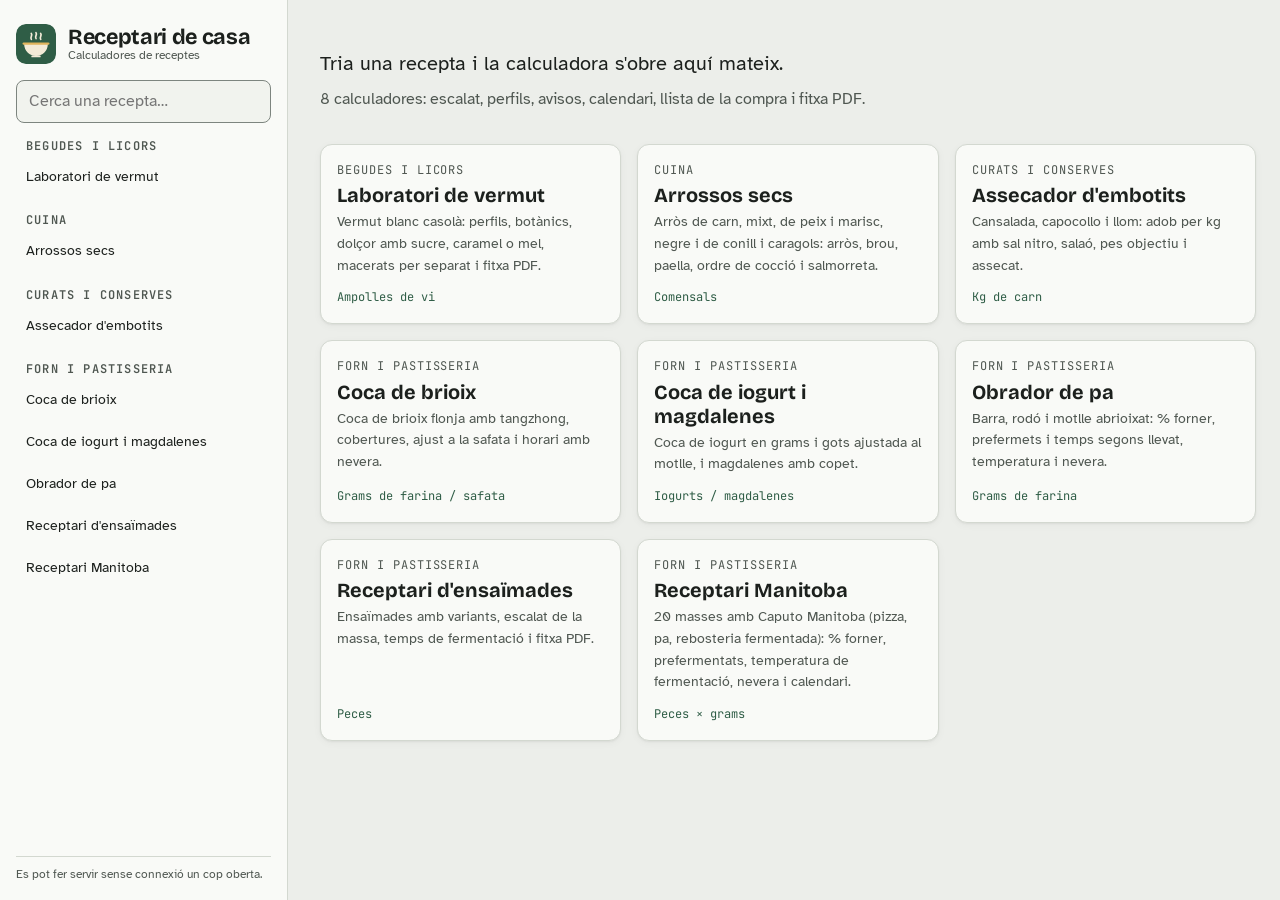
==== commit d98fcf43: "receptes.json: descripció de Manitoba igual que a l'índex de claude.ai Co-Authored-By: Claude Opus 5" ====
--- a/index.html
+++ b/index.html
@@ -90,7 +90,7 @@
   <main class="vista" id="vista" tabindex="-1"></main>
 </div>
 <script>
-const RECEPTES=[{"id": "arrossos-secs", "titol": "Arrossos secs", "fitxer": "arrossos-secs.html", "categoria": "Cuina", "mesura": "Comensals", "descripcio": "Arròs de carn, mixt, de peix i marisc, negre i de conill i caragols: arròs, brou, paella, ordre de cocció i salmorreta."}, {"id": "receptari-manitoba", "titol": "Receptari Manitoba", "fitxer": "manitoba.html", "categoria": "Forn i pastisseria", "mesura": "Peces", "descripcio": "Vint masses amb Manitoba (pizza, pa i rebosteria): % forner, prefermentats, calendari i avisos."}, {"id": "obrador-de-pa", "titol": "Obrador de pa", "fitxer": "obrador-de-pa.html", "categoria": "Forn i pastisseria", "mesura": "Grams de farina", "descripcio": "Barra, rodó i motlle abrioixat: % forner, prefermets i temps segons llevat, temperatura i nevera."}, {"id": "coca-brioix", "titol": "Coca de brioix", "fitxer": "coca-brioix.html", "categoria": "Forn i pastisseria", "mesura": "Grams de farina / safata", "descripcio": "Coca de brioix flonja amb tangzhong, cobertures, ajust a la safata i horari amb nevera."}, {"id": "coca-iogurt-magdalenes", "titol": "Coca de iogurt i magdalenes", "fitxer": "coca-iogurt-magdalenes.html", "categoria": "Forn i pastisseria", "mesura": "Iogurts / magdalenes", "descripcio": "Coca de iogurt en grams i gots ajustada al motlle, i magdalenes amb copet."}, {"id": "ensaimades", "titol": "Receptari d'ensaïmades", "fitxer": "ensaimades.html", "categoria": "Forn i pastisseria", "mesura": "Peces", "descripcio": "Ensaïmades amb variants, escalat de la massa, temps de fermentació i fitxa PDF."}, {"id": "vermut-blanc", "titol": "Laboratori de vermut", "fitxer": "vermut-blanc.html", "categoria": "Begudes i licors", "mesura": "Ampolles de vi", "descripcio": "Vermut blanc casolà: perfils, botànics, dolçor amb sucre, caramel o mel, macerats per separat i fitxa PDF."}, {"id": "embotits-curats", "titol": "Assecador d'embotits", "fitxer": "embotits-curats.html", "categoria": "Curats i conserves", "mesura": "Kg de carn", "descripcio": "Cansalada, capocollo i llom: adob per kg amb sal nitro, salaó, pes objectiu i assecat."}];
+const RECEPTES=[{"id": "arrossos-secs", "titol": "Arrossos secs", "fitxer": "arrossos-secs.html", "categoria": "Cuina", "mesura": "Comensals", "descripcio": "Arròs de carn, mixt, de peix i marisc, negre i de conill i caragols: arròs, brou, paella, ordre de cocció i salmorreta."}, {"id": "receptari-manitoba", "titol": "Receptari Manitoba", "fitxer": "manitoba.html", "categoria": "Forn i pastisseria", "mesura": "Peces × grams", "descripcio": "20 masses amb Caputo Manitoba (pizza, pa, rebosteria fermentada): % forner, prefermentats, temperatura de fermentació, nevera i calendari."}, {"id": "obrador-de-pa", "titol": "Obrador de pa", "fitxer": "obrador-de-pa.html", "categoria": "Forn i pastisseria", "mesura": "Grams de farina", "descripcio": "Barra, rodó i motlle abrioixat: % forner, prefermets i temps segons llevat, temperatura i nevera."}, {"id": "coca-brioix", "titol": "Coca de brioix", "fitxer": "coca-brioix.html", "categoria": "Forn i pastisseria", "mesura": "Grams de farina / safata", "descripcio": "Coca de brioix flonja amb tangzhong, cobertures, ajust a la safata i horari amb nevera."}, {"id": "coca-iogurt-magdalenes", "titol": "Coca de iogurt i magdalenes", "fitxer": "coca-iogurt-magdalenes.html", "categoria": "Forn i pastisseria", "mesura": "Iogurts / magdalenes", "descripcio": "Coca de iogurt en grams i gots ajustada al motlle, i magdalenes amb copet."}, {"id": "ensaimades", "titol": "Receptari d'ensaïmades", "fitxer": "ensaimades.html", "categoria": "Forn i pastisseria", "mesura": "Peces", "descripcio": "Ensaïmades amb variants, escalat de la massa, temps de fermentació i fitxa PDF."}, {"id": "vermut-blanc", "titol": "Laboratori de vermut", "fitxer": "vermut-blanc.html", "categoria": "Begudes i licors", "mesura": "Ampolles de vi", "descripcio": "Vermut blanc casolà: perfils, botànics, dolçor amb sucre, caramel o mel, macerats per separat i fitxa PDF."}, {"id": "embotits-curats", "titol": "Assecador d'embotits", "fitxer": "embotits-curats.html", "categoria": "Curats i conserves", "mesura": "Kg de carn", "descripcio": "Cansalada, capocollo i llom: adob per kg amb sal nitro, salaó, pes objectiu i assecat."}];
 (function(){
   const $=s=>document.querySelector(s);
   const esc=t=>String(t??"").replace(/[&<>"']/g,c=>({"&":"&amp;","<":"&lt;",">":"&gt;",'"':"&quot;","'":"&#39;"}[c]));
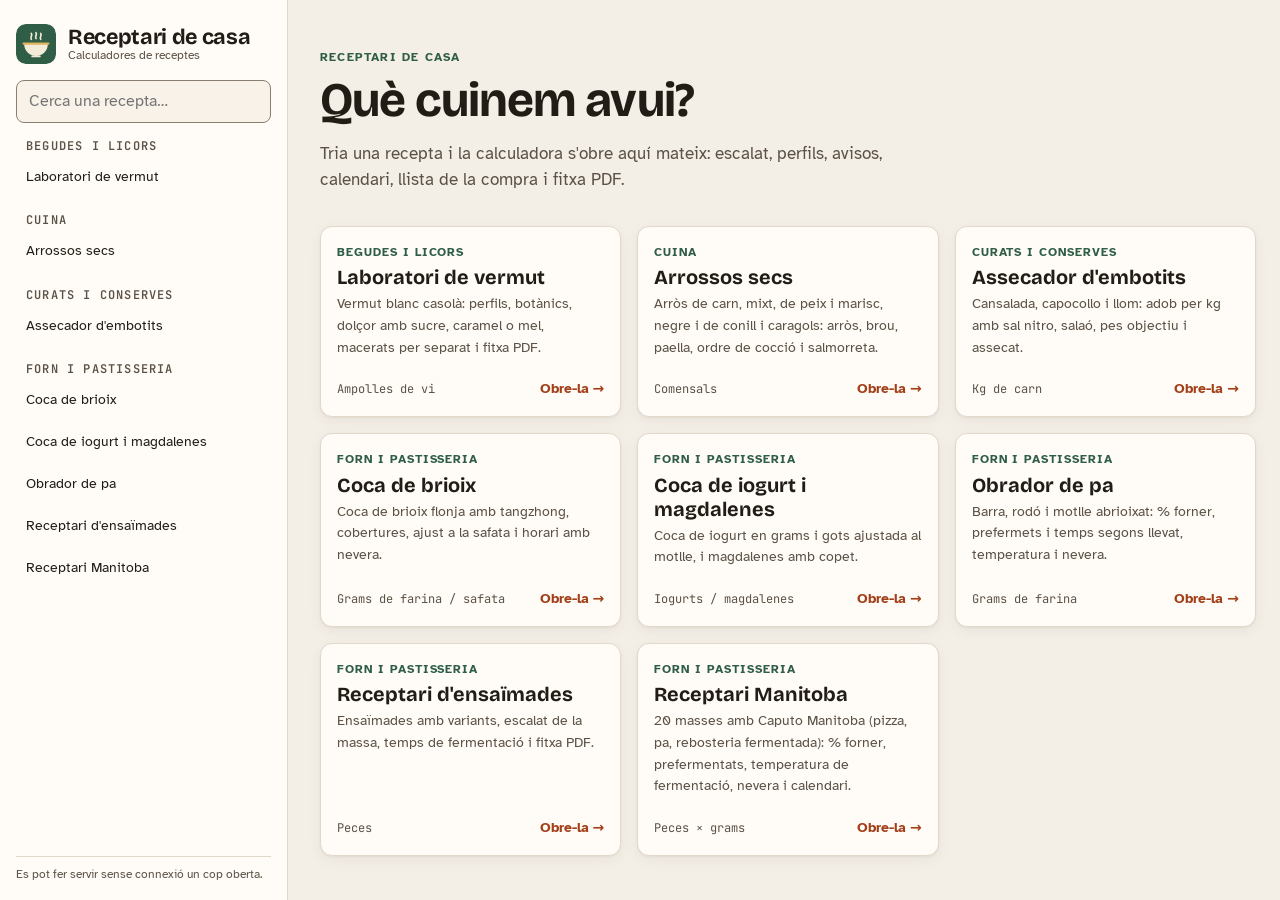
==== commit 09fc7c67: "Una sola paleta càlida per a tot el receptari i retocs de disseny - receptari.css: paper crema, terr" ====
--- a/index.html
+++ b/index.html
@@ -42,17 +42,21 @@
 .vista{min-width:0;min-height:0;position:relative;background:var(--bg)}
 .vista iframe{display:block;width:100%;height:100%;border:0;background:var(--bg)}
 .inici{height:100%;overflow-y:auto;padding:var(--s4) max(var(--s2),env(safe-area-inset-right,0px)) var(--s4) var(--s3)}
-.inici .hd{max-width:62ch;margin-bottom:var(--s3)}
-.inici .hd p{color:var(--muted);margin-top:var(--s0)}
+.inici .hd{max-width:60ch;margin-bottom:var(--s3)}
+.inici .hd h2{font-size:var(--fs-xl);line-height:1.05;letter-spacing:-.02em;margin:0}
+.inici .hd p{color:var(--muted);margin-top:var(--s1);font-size:1.0625rem}
+.inici .hd .ull{display:block;color:var(--accent2);font-family:var(--f-body);font-size:var(--fs-xs);font-weight:700;letter-spacing:.1em;text-transform:uppercase;margin-bottom:var(--s0)}
 .inici h2{font-size:var(--fs-md);margin:var(--s3) 0 var(--s1)}
 .tiles{display:grid;grid-template-columns:repeat(auto-fill,minmax(240px,1fr));gap:var(--s1);list-style:none;margin:0;padding:0}
 .tile{display:flex;flex-direction:column;gap:var(--s-1);height:100%;padding:var(--s1);background:var(--surface);border:1px solid var(--line);border-radius:var(--r-lg);
   box-shadow:var(--shadow-1);color:var(--ink);text-decoration:none;transition:border-color var(--t-fast),transform var(--t-fast)}
-.tile:hover{border-color:var(--accent);transform:translateY(-1px)}
-.tile em{font-style:normal;font-family:var(--f-mono);font-size:var(--fs-xs);letter-spacing:.08em;text-transform:uppercase;color:var(--muted)}
+.tile:hover{border-color:var(--accent);transform:translateY(-2px);box-shadow:0 6px 20px rgb(60 40 20 / .10)}
+.tile em{font-style:normal;font-family:var(--f-body);font-size:var(--fs-xs);font-weight:700;letter-spacing:.08em;text-transform:uppercase;color:var(--accent2)}
 .tile b{font-family:var(--f-display);font-size:var(--fs-lg);line-height:1.2}
 .tile span{color:var(--muted);font-size:var(--fs-sm)}
-.tile small{margin-top:auto;padding-top:var(--s0);font-family:var(--f-mono);font-size:var(--fs-xs);color:var(--accent)}
+.tile small{margin-top:auto;padding-top:var(--s1);display:flex;justify-content:space-between;align-items:center;font-family:var(--f-mono);font-size:var(--fs-xs);color:var(--muted)}
+.tile small i{font-style:normal;font-family:var(--f-body);font-weight:700;font-size:var(--fs-sm);color:var(--accent)}
+.tile:hover small i{text-decoration:underline;text-underline-offset:3px}
 .buit{color:var(--muted);font-size:var(--fs-sm);padding:0 10px}
 @media (max-width:760px){
   body{overflow:auto}
@@ -68,11 +72,6 @@
   .navwrap:not(.obert){display:none}
   .inici{padding:var(--s2) var(--s1) var(--s4)}
 }
-</style>
-<style>
-:root{ --accent:#2f5d46; --accent-soft:#e0ebe2; --accent-ink:#ffffff; --bar:#6f8f5e; --accent2:#7a5410; }
-@media (prefers-color-scheme: dark){:root:not([data-theme="light"]){ --accent:#8cc4a1; --accent-soft:#20332a; --accent-ink:#0f1a13; --bar:#8fb27c; --accent2:#e0b45c; }}
-:root[data-theme="dark"]{ --accent:#8cc4a1; --accent-soft:#20332a; --accent-ink:#0f1a13; --bar:#8fb27c; --accent2:#e0b45c; }
 </style>
 </head>
 <body>
@@ -105,7 +104,7 @@
     $("#llista").innerHTML=arr.length?grups(arr).map(([c,rs])=>`<div class="cat"><h2>${esc(c)}</h2><ul>${rs.map(r=>`<li><a class="it" href="#${esc(r.id)}"${actual&&actual.id===r.id?' aria-current="page"':""}>${esc(r.titol)}</a></li>`).join("")}</ul></div>`).join(""):'<p class="buit">Cap recepta coincideix amb la cerca.</p>';
   }
   function inici(){
-    $("#vista").innerHTML=`<div class="inici"><div class="hd"><h2 class="sr-only">Totes les receptes</h2><p style="font-size:var(--fs-lg);color:var(--ink);margin:0">Tria una recepta i la calculadora s'obre aquí mateix.</p><p>${L.length} calculadores: escalat, perfils, avisos, calendari, llista de la compra i fitxa PDF.</p></div><ul class="tiles">${grups(L).flatMap(([c,rs])=>rs).map(r=>`<li><a class="tile" href="#${esc(r.id)}"><em>${esc(r.categoria)}</em><b>${esc(r.titol)}</b><span>${esc(r.descripcio)}</span><small>${esc(r.mesura)}</small></a></li>`).join("")}</ul></div>`;
+    $("#vista").innerHTML=`<div class="inici"><div class="hd"><span class="ull">Receptari de casa</span><h2>Què cuinem avui?</h2><p>Tria una recepta i la calculadora s'obre aquí mateix: escalat, perfils, avisos, calendari, llista de la compra i fitxa PDF.</p></div><ul class="tiles">${grups(L).flatMap(([c,rs])=>rs).map(r=>`<li><a class="tile" href="#${esc(r.id)}"><em>${esc(r.categoria)}</em><b>${esc(r.titol)}</b><span>${esc(r.descripcio)}</span><small>${esc(r.mesura)}<i>Obre-la →</i></small></a></li>`).join("")}</ul></div>`;
   }
   function mostra(){
     const h=decodeURIComponent(location.hash.slice(1));
--- a/receptari.css
+++ b/receptari.css
@@ -1,7 +1,7 @@
 /* ==========================================================================
    Receptari de casa · sistema de disseny compartit
-   Un sol fitxer per a totes les calculadores. Cada pàgina només redefineix
-   --accent, --accent-soft, --accent-ink, --bar (i, si cal, --accent2).
+   Un sol fitxer per a totes les calculadores. Tot el receptari comparteix
+   els mateixos colors: cap pàgina redefineix l'accent.
    Es carrega DESPRÉS de l'estil propi de cada pàgina: aquí manen els colors,
    la tipografia, els radis, l'espaiat dels components i l'accessibilitat.
    La disposició (columnes de cada graella) és cosa de cada pàgina.
@@ -9,38 +9,40 @@
 
 /* ---------- Tokens: tema clar ---------- */
 :root{
-  /* neutres (lleugerament verdosos, mai blanc ni negre purs) */
-  --bg:#eceeea; --surface:#f9faf7; --sunk:#f1f3ee; --ink:#1c201d; --muted:#4f5751;
-  --line:#d3d8d0; --field:#7d857f;
-  /* accent per defecte (cada pàgina el canvia) */
-  --accent:#2f5d46; --accent-soft:#e1ebe3; --accent-ink:#ffffff; --accent2:#7a5410; --bar:#6f8f5e;
+  /* neutres: paper de receptari, càlids i mai blanc ni negre purs */
+  --bg:#f3eee6; --surface:#fffcf7; --sunk:#f8f2e9; --ink:#221c16; --muted:#5b5146;
+  --line:#e2d8ca; --field:#8a7e70;
+  /* un sol accent per a tot el receptari: terracota (controls) i verd oliva (marca) */
+  --accent:#a3401a; --accent-soft:#f8e3d8; --accent-ink:#ffffff; --accent2:#2f5d46; --bar:#d08a3c;
   /* semàntics */
-  --bad:#a8251b; --bad-soft:#f7dfdb; --warn:#7a4f00; --warn-soft:#f6ead2; --info:#245a7a; --info-soft:#dde9f0;
+  --bad:#a8251b; --bad-soft:#f8ded8; --warn:#7a4f00; --warn-soft:#f6e9d0; --info:#245a7a; --info-soft:#e0eaf0;
   /* tipografia */
   --f-display:"Bricolage Grotesque","Segoe UI",system-ui,sans-serif;
   --f-body:"Atkinson Hyperlegible","Segoe UI",system-ui,sans-serif;
   --f-mono:"JetBrains Mono",ui-monospace,"SFMono-Regular",Menlo,monospace;
-  --fs-xs:.75rem; --fs-sm:.875rem; --fs-md:1rem; --fs-lg:1.25rem; --fs-xl:clamp(1.75rem,1.2rem + 2vw,2.5rem);
+  --fs-xs:.75rem; --fs-sm:.875rem; --fs-md:1rem; --fs-lg:1.25rem; --fs-xl:clamp(2rem,1.3rem + 2.4vw,3rem);
   /* espaiat (regla dels 8 px) */
   --s-1:4px; --s0:8px; --s1:16px; --s2:24px; --s3:32px; --s4:48px; --s5:64px;
   /* radis i ombres */
   --r-sm:6px; --r-md:8px; --r-lg:12px; --r-pill:999px;
-  --shadow-1:0 1px 2px rgb(20 24 21 / .05),0 2px 8px rgb(20 24 21 / .04);
+  --shadow-1:0 1px 2px rgb(60 40 20 / .05),0 4px 14px rgb(60 40 20 / .05);
   --t-fast:.15s ease-in-out;
   /* àlies per a pàgines antigues */
-  --panel:var(--surface); --fg:var(--ink); --soft:var(--accent-soft); --danger:var(--bad); --spice:var(--accent2);
-  --crust:var(--accent2); --crust-soft:var(--accent-soft); --sugar:var(--surface);
+  --panel:var(--surface); --fg:var(--ink); --soft:var(--accent-soft); --danger:var(--bad); --spice:var(--accent);
+  --crust:var(--accent); --crust-soft:var(--accent-soft); --sugar:var(--surface);
 }
 /* ---------- Tokens: tema fosc ---------- */
 @media (prefers-color-scheme: dark){:root:not([data-theme="light"]){
-  --bg:#141715; --surface:#1c201d; --sunk:#181b19; --ink:#e7ebe6; --muted:#aab2ab;
-  --line:#343a35; --field:#7a837c;
+  --bg:#16120f; --surface:#201a15; --sunk:#1a1511; --ink:#f2eadf; --muted:#b8ab9b;
+  --line:#3a3029; --field:#85796b;
+  --accent:#f08c62; --accent-soft:#3e2419; --accent-ink:#1e0c04; --accent2:#8cc4a1; --bar:#e0a64f;
   --bad:#f39a90; --bad-soft:#3d201d; --warn:#f2bd60; --warn-soft:#3a2d15; --info:#8fc0dc; --info-soft:#17303d;
   --shadow-1:0 1px 2px rgb(0 0 0 / .3);
   color-scheme:dark}}
 :root[data-theme="dark"]{
-  --bg:#141715; --surface:#1c201d; --sunk:#181b19; --ink:#e7ebe6; --muted:#aab2ab;
-  --line:#343a35; --field:#7a837c;
+  --bg:#16120f; --surface:#201a15; --sunk:#1a1511; --ink:#f2eadf; --muted:#b8ab9b;
+  --line:#3a3029; --field:#85796b;
+  --accent:#f08c62; --accent-soft:#3e2419; --accent-ink:#1e0c04; --accent2:#8cc4a1; --bar:#e0a64f;
   --bad:#f39a90; --bad-soft:#3d201d; --warn:#f2bd60; --warn-soft:#3a2d15; --info:#8fc0dc; --info-soft:#17303d;
   --shadow-1:0 1px 2px rgb(0 0 0 / .3);
   color-scheme:dark}
@@ -165,6 +167,17 @@
 .brand h1,.sheet h2{font-family:var(--f-display);font-weight:700}
 .tile b{font-family:var(--f-display);font-weight:700}
 .tile,.item{border-radius:var(--r-md)}
+
+/* ---------- Marca i capçalera comunes ---------- */
+.rc-marca{display:inline-flex;align-items:center;gap:var(--s0);margin:0 0 var(--s0);color:var(--accent2);text-decoration:none;
+  font-family:var(--f-body);font-size:var(--fs-xs);font-weight:700;letter-spacing:.1em;text-transform:uppercase}
+.rc-marca img{width:24px;height:24px;border-radius:6px}
+.rc-marca:hover{text-decoration:underline;text-underline-offset:3px}
+header .lede,.lede{font-size:1.0625rem;line-height:1.55}
+.famhead .fn{font-family:var(--f-body)}
+.tab[aria-selected="true"]{color:var(--accent)}
+.chip:hover{background:var(--accent-soft);border-color:var(--accent)}
+.panel h2{letter-spacing:-.01em}
 
 /* ---------- Accessibilitat ---------- */
 :focus{outline:none}
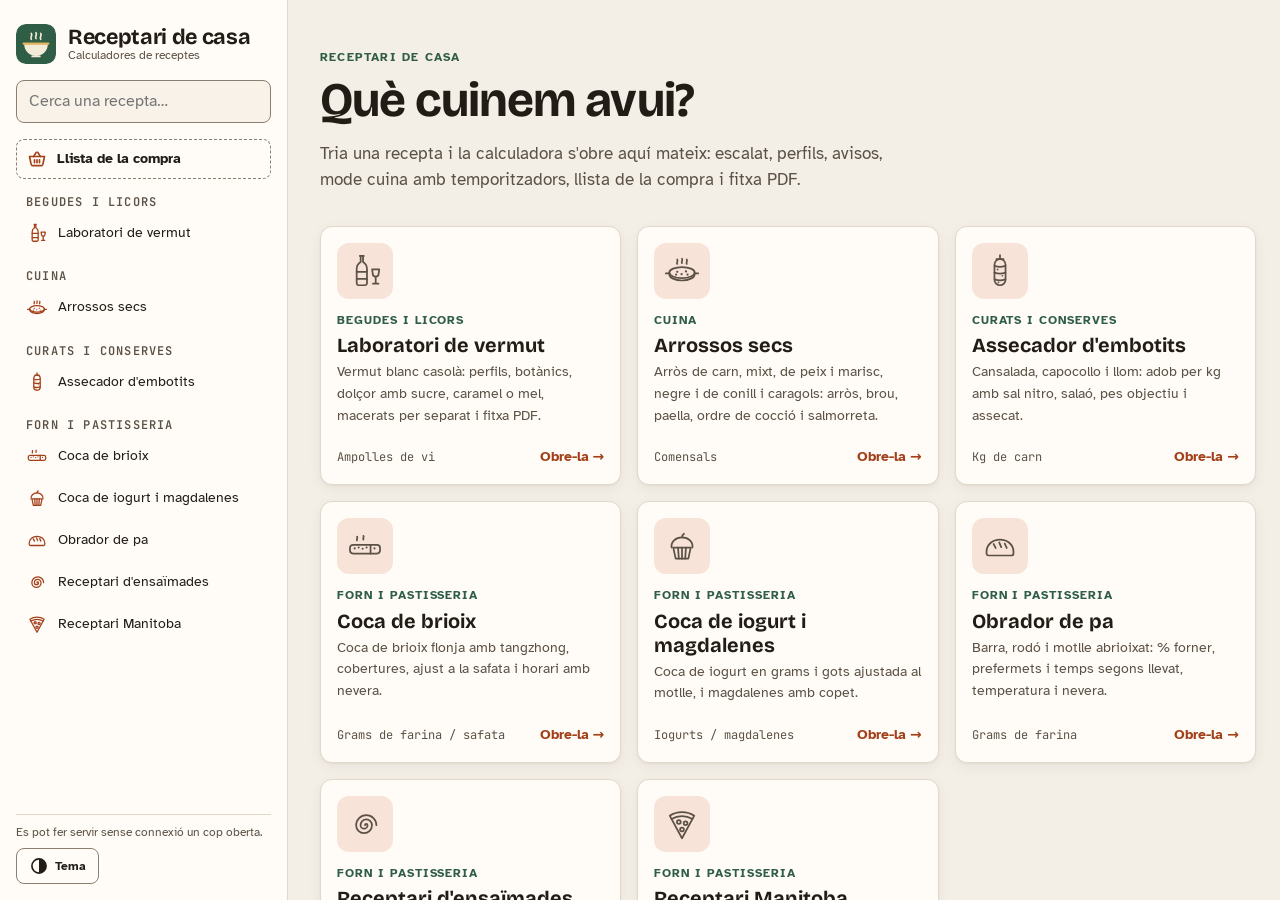
==== commit 32c1a1cb: "Mode cuina, temporitzadors, enllaç per compartir, llista de la compra combinada i retocs de disseny " ====
--- a/index.html
+++ b/index.html
@@ -10,6 +10,7 @@
 <link rel="manifest" href="manifest.webmanifest">
 <link rel="icon" href="icones/icona.svg" type="image/svg+xml">
 <link rel="apple-touch-icon" href="icones/icona-180.png">
+<script>try{var t=localStorage.getItem("receptari-tema");if(t)document.documentElement.setAttribute("data-theme",t)}catch(e){}</script>
 <script src="receptari.js" defer></script>
 <!-- /receptari:cap -->
 <link rel="preconnect" href="https://fonts.googleapis.com">
@@ -40,6 +41,7 @@
 .peu{display:flex;flex-direction:column;gap:6px;border-top:1px solid var(--line);padding-top:var(--s0);font-size:var(--fs-xs);color:var(--muted)}
 .peu a{font-weight:700}
 .vista{min-width:0;min-height:0;position:relative;background:var(--bg)}
+.vista:focus{outline:none}
 .vista iframe{display:block;width:100%;height:100%;border:0;background:var(--bg)}
 .inici{height:100%;overflow-y:auto;padding:var(--s4) max(var(--s2),env(safe-area-inset-right,0px)) var(--s4) var(--s3)}
 .inici .hd{max-width:60ch;margin-bottom:var(--s3)}
@@ -58,6 +60,29 @@
 .tile small i{font-style:normal;font-family:var(--f-body);font-weight:700;font-size:var(--fs-sm);color:var(--accent)}
 .tile:hover small i{text-decoration:underline;text-underline-offset:3px}
 .buit{color:var(--muted);font-size:var(--fs-sm);padding:0 10px}
+.it .rc-ico{width:22px;height:22px;flex:none;color:var(--accent);margin-right:10px;stroke-width:2.8}
+.it[aria-current="page"] .rc-ico{color:inherit}
+.it-compra{font-weight:700;border:1px dashed var(--field);justify-content:flex-start;gap:10px}
+.it-compra .rc-ui{color:var(--accent)}
+.it-compra .n{margin-left:auto;min-width:24px;padding:0 7px;border-radius:var(--r-pill);background:var(--accent);color:var(--accent-ink);font-family:var(--f-mono);font-size:var(--fs-xs);text-align:center}
+.it-compra .n:empty{display:none}
+.it-compra[aria-current="page"] .rc-ui{color:inherit}
+.it-compra[aria-current="page"] .n{background:var(--accent-ink);color:var(--accent)}
+.peu .rc-tema{align-self:flex-start;display:inline-flex;align-items:center;gap:6px;min-height:36px;padding:0 12px;font-size:var(--fs-xs);font-weight:700}
+.tile .rc-ico-caixa{width:56px;height:56px;margin:0 0 var(--s0)}
+.tile .rc-ico{width:38px;height:38px}
+.compra .barra{display:flex;flex-wrap:wrap;gap:var(--s0);margin:var(--s2) 0}
+.compra .recs{list-style:none;margin:0;padding:0;display:flex;flex-wrap:wrap;gap:var(--s0)}
+.compra .recs li{display:flex;align-items:center;gap:6px;padding:4px 4px 4px 12px;border-radius:var(--r-pill);background:var(--surface);border:1px solid var(--line);font-size:var(--fs-sm)}
+.compra .recs a{color:var(--ink);font-weight:700;text-decoration:none}
+.compra .recs small{color:var(--muted)}
+.compra .recs button{min-height:32px;min-width:32px;padding:0;border-radius:var(--r-pill);display:grid;place-items:center}
+.compra .grups{display:grid;grid-template-columns:repeat(auto-fill,minmax(320px,1fr));gap:var(--s2);align-items:start;max-width:1100px}
+.compra .grups h3{display:flex;justify-content:space-between;align-items:baseline;font-family:var(--f-display);font-size:var(--fs-lg);font-weight:700;text-transform:none;letter-spacing:0;color:var(--ink);margin:0 0 var(--s0)}
+.compra .grups h3 span{font-family:var(--f-mono);font-size:var(--fs-xs);color:var(--muted);font-weight:600}
+.compra .rc-llista label{grid-template-columns:28px minmax(4.5em,auto) 1fr;min-height:52px}
+.compra .rc-n small{display:block;color:var(--muted);font-size:var(--fs-xs);text-decoration:none}
+.compra .buit-c{max-width:52ch;padding:var(--s2);border:1px dashed var(--field);border-radius:var(--r-lg);color:var(--muted)}
 @media (max-width:760px){
   body{overflow:auto}
   .app{grid-template-columns:minmax(0,1fr);grid-template-rows:auto minmax(0,1fr)}
@@ -83,42 +108,98 @@
     <div class="navwrap" id="navwrap">
       <input id="q" type="search" placeholder="Cerca una recepta…" aria-label="Cerca una recepta" autocomplete="off">
       <nav class="llista" id="llista" aria-label="Receptes"></nav>
-      <div class="peu"><span id="sola" hidden><a id="solaA" href="#">Obre-la a pantalla completa</a></span><span id="offline">Es pot fer servir sense connexió un cop oberta.</span></div>
+      <div class="peu"><span id="sola" hidden><a id="solaA" href="#">Obre-la a pantalla completa</a></span><span id="offline">Es pot fer servir sense connexió un cop oberta.</span><button type="button" class="rc-tema" id="tema">Tema</button></div>
     </div>
   </aside>
   <main class="vista" id="vista" tabindex="-1"></main>
 </div>
 <script>
 const RECEPTES=[{"id": "arrossos-secs", "titol": "Arrossos secs", "fitxer": "arrossos-secs.html", "categoria": "Cuina", "mesura": "Comensals", "descripcio": "Arròs de carn, mixt, de peix i marisc, negre i de conill i caragols: arròs, brou, paella, ordre de cocció i salmorreta."}, {"id": "receptari-manitoba", "titol": "Receptari Manitoba", "fitxer": "manitoba.html", "categoria": "Forn i pastisseria", "mesura": "Peces × grams", "descripcio": "20 masses amb Caputo Manitoba (pizza, pa, rebosteria fermentada): % forner, prefermentats, temperatura de fermentació, nevera i calendari."}, {"id": "obrador-de-pa", "titol": "Obrador de pa", "fitxer": "obrador-de-pa.html", "categoria": "Forn i pastisseria", "mesura": "Grams de farina", "descripcio": "Barra, rodó i motlle abrioixat: % forner, prefermets i temps segons llevat, temperatura i nevera."}, {"id": "coca-brioix", "titol": "Coca de brioix", "fitxer": "coca-brioix.html", "categoria": "Forn i pastisseria", "mesura": "Grams de farina / safata", "descripcio": "Coca de brioix flonja amb tangzhong, cobertures, ajust a la safata i horari amb nevera."}, {"id": "coca-iogurt-magdalenes", "titol": "Coca de iogurt i magdalenes", "fitxer": "coca-iogurt-magdalenes.html", "categoria": "Forn i pastisseria", "mesura": "Iogurts / magdalenes", "descripcio": "Coca de iogurt en grams i gots ajustada al motlle, i magdalenes amb copet."}, {"id": "ensaimades", "titol": "Receptari d'ensaïmades", "fitxer": "ensaimades.html", "categoria": "Forn i pastisseria", "mesura": "Peces", "descripcio": "Ensaïmades amb variants, escalat de la massa, temps de fermentació i fitxa PDF."}, {"id": "vermut-blanc", "titol": "Laboratori de vermut", "fitxer": "vermut-blanc.html", "categoria": "Begudes i licors", "mesura": "Ampolles de vi", "descripcio": "Vermut blanc casolà: perfils, botànics, dolçor amb sucre, caramel o mel, macerats per separat i fitxa PDF."}, {"id": "embotits-curats", "titol": "Assecador d'embotits", "fitxer": "embotits-curats.html", "categoria": "Curats i conserves", "mesura": "Kg de carn", "descripcio": "Cansalada, capocollo i llom: adob per kg amb sal nitro, salaó, pes objectiu i assecat."}];
-(function(){
+document.addEventListener("DOMContentLoaded",function(){
   const $=s=>document.querySelector(s);
+  const RC=window.Receptari||{icona:()=>"",ui:()=>"",canviaTema(){},aplicaTema(){},avis(m){alert(m)}};
   const esc=t=>String(t??"").replace(/[&<>"']/g,c=>({"&":"&amp;","<":"&lt;",">":"&gt;",'"':"&quot;","'":"&#39;"}[c]));
+  const nf=(n,d)=>Number(n).toLocaleString("ca-ES",{maximumFractionDigits:d});
   const L=[...RECEPTES].sort((a,b)=>a.titol.localeCompare(b.titol,"ca"));
   const base=f=>f.replace(/\.html$/,"");
   const troba=h=>L.find(r=>r.id===h||base(r.fitxer)===h);
   const grups=arr=>{const m=new Map();arr.forEach(r=>{const c=r.categoria||"Altres";if(!m.has(c))m.set(c,[]);m.get(c).push(r)});return [...m.entries()].sort((a,b)=>a[0].localeCompare(b[0],"ca"))};
-  let q="",actual=null;
+  let q="",actual=null,vista="inici",estat=new URLSearchParams(location.search).get("estat");
+
+  /* ---- llista de la compra combinada ---- */
+  const CKEY="receptari-compra";
+  const cget=()=>{try{const v=JSON.parse(localStorage.getItem(CKEY));return v&&Array.isArray(v.receptes)?v:{receptes:[],marcats:{}}}catch(e){return {receptes:[],marcats:{}}}};
+  const cset=v=>{try{localStorage.setItem(CKEY,JSON.stringify(v))}catch(e){}};
+  const BOT=[[/súper|supermercat/i,"Súper"],[/peixat/i,"Peixateria"],[/carniss|cansalad/i,"Carnisseria"],[/herbolari/i,"Herbolari"],[/fleca|obrador/i,"Fleca o botiga d'obrador"],[/mercat|verdur|fruit|xarcut/i,"Mercat"],[/casa/i,"De casa"]];
+  const ORD=["Súper","Mercat","Carnisseria","Peixateria","Fleca o botiga d'obrador","Herbolari"];
+  const normBot=b=>{for(const [r,n] of BOT)if(r.test(b||""))return n;return b||"Altres"};
+  const ordBot=b=>b==="De casa"?99:ORD.includes(b)?ORD.indexOf(b):50;
+  const clau=n=>String(n).toLowerCase().normalize("NFD").replace(/[̀-ͯ]/g,"").replace(/\s*\(.*?\)\s*/g," ").replace(/\s+/g," ").trim();
+  const unitat=u=>u==="g"?["g",1]:u==="kg"?["g",1000]:u==="ml"?["ml",1]:(u==="L"||u==="l")?["ml",1000]:[u||"",1];
+  function agrega(C){
+    const acc=new Map();
+    for(const r of C.receptes)for(const it of r.items||[]){
+      const bot=normBot(it.botiga);let k,e;
+      if(it.n!=null&&isFinite(it.n)){const [u,f]=unitat(it.u);k=bot+"|"+clau(it.nom)+"|"+u;e=acc.get(k)||{bot,nom:it.nom,u,uw:it.uw,n:0,rec:new Set()};e.n+=it.n*f;}
+      else{k=bot+"|"+clau(it.nom)+"|t|"+(it.q||"");e=acc.get(k)||{bot,nom:it.nom,txt:it.q||"",rec:new Set()};}
+      e.rec.add(r.titol.split(" · ")[0]);acc.set(k,e);
+    }
+    const g=new Map();for(const [k,e] of acc){e.k=k;if(!g.has(e.bot))g.set(e.bot,[]);g.get(e.bot).push(e);}
+    return [...g.entries()].sort((a,b)=>ordBot(a[0])-ordBot(b[0])||a[0].localeCompare(b[0],"ca")).map(([b,it])=>[b,it.sort((x,y)=>x.nom.localeCompare(y.nom,"ca"))]);
+  }
+  function quant(e){
+    if(e.txt!=null)return e.txt;const n=e.n;
+    if(e.u==="g")return n>=1000?nf(n/1000,2)+" kg":n<10?nf(n,1)+" g":nf(Math.round(n),0)+" g";
+    if(e.u==="ml")return n>=1000?nf(n/1000,2)+" L":nf(Math.round(n),0)+" ml";
+    const mig=["beina","fulla"].includes(e.u);const v=mig?Math.max(.5,Math.ceil(n*2-1e-9)/2):Math.max(1,Math.ceil(n-1e-9));
+    const w=e.uw||[e.u,e.u];return nf(v,1)+" "+(v<=1?w[0]:w[1]);
+  }
+  function textCompra(C){return agrega(C).map(([b,it])=>b+"\n"+it.map(e=>"- "+e.nom+(quant(e)?": "+quant(e):"")).join("\n")).join("\n\n");}
+  function compte(){const n=cget().receptes.length;const s=$("#ncompra");if(s)s.textContent=n?String(n):"";}
+  let segur=false;
+  function compra(){
+    const C=cget(),G=agrega(C),tot=G.reduce((a,[,it])=>a+it.length,0),fets=G.reduce((a,[,it])=>a+it.filter(e=>C.marcats[e.k]).length,0);
+    $("#vista").innerHTML=`<div class="inici compra"><div class="hd"><span class="ull">Receptari de casa</span><h2>Llista de la compra</h2><p>${C.receptes.length?`Tot el que cal per a ${C.receptes.length} ${C.receptes.length===1?"recepta":"receptes"}, sumat i agrupat per botiga. Marca el que ja tens al carro.`:"Obre una recepta i toca «A la compra»: les quantitats de totes les receptes se sumen aquí, agrupades per botiga."}</p></div>`+
+      (C.receptes.length?`<ul class="recs" aria-label="Receptes de la llista">${C.receptes.map((r,i)=>`<li><a href="#${esc(r.id)}">${esc(r.titol)}</a><small>${esc(r.mesura)}</small><button type="button" data-treu="${i}" aria-label="Treu ${esc(r.titol)} de la llista">${RC.ui("tanca")}</button></li>`).join("")}</ul>
+      <div class="barra"><button type="button" class="primary" id="cCopia">Copia la llista</button>${navigator.share?'<button type="button" id="cShare">Comparteix-la</button>':""}<button type="button" id="cDesm"${fets?"":" disabled"}>Desmarca-ho tot</button><button type="button" id="cBuida">${segur?"Segur? Torna a tocar":"Buida la llista"}</button><span class="note" style="align-self:center">${fets}/${tot} al carro</span></div>
+      <div class="grups">${G.map(([b,it])=>`<section aria-labelledby="b-${esc(clau(b).replace(/\W+/g,"-"))}"><h3 id="b-${esc(clau(b).replace(/\W+/g,"-"))}">${esc(b)}<span>${it.filter(e=>C.marcats[e.k]).length}/${it.length}</span></h3><ul class="rc-llista">${it.map(e=>`<li><label><input type="checkbox" data-k="${esc(e.k)}"${C.marcats[e.k]?" checked":""}><span class="rc-q">${esc(quant(e))}</span><span class="rc-n">${esc(e.nom)}${e.rec.size>1||C.receptes.length>1?`<small>${esc([...e.rec].join(", "))}</small>`:""}</span></label></li>`).join("")}</ul></section>`).join("")}</div>`
+      :`<p class="buit-c">La llista és buida.</p>`)+`</div>`;
+    const v=$("#vista");
+    v.querySelectorAll("[data-treu]").forEach(b=>b.onclick=()=>{const C=cget();C.receptes.splice(+b.dataset.treu,1);cset(C);compte();compra();});
+    v.querySelectorAll("[data-k]").forEach(c=>c.onchange=()=>{const C=cget();if(c.checked)C.marcats[c.dataset.k]=1;else delete C.marcats[c.dataset.k];cset(C);const y=window.scrollY;compra();const el=$(`[data-k="${CSS.escape(c.dataset.k)}"]`);if(el)el.focus();});
+    const cp=$("#cCopia");if(cp)cp.onclick=()=>{const t=textCompra(cget());navigator.clipboard.writeText(t).then(()=>RC.avis("Llista copiada"),()=>RC.avis("No s'ha pogut copiar"));};
+    const sh=$("#cShare");if(sh)sh.onclick=()=>navigator.share({title:"Llista de la compra",text:textCompra(cget())}).catch(()=>{});
+    const dm=$("#cDesm");if(dm)dm.onclick=()=>{const C=cget();C.marcats={};cset(C);compra();};
+    const bu=$("#cBuida");if(bu)bu.onclick=()=>{if(!segur){segur=true;compra();$("#cBuida").focus();setTimeout(()=>{segur=false;},4000);return;}segur=false;cset({receptes:[],marcats:{}});compte();compra();RC.avis("Llista buidada");};
+  }
+
+  /* ---- navegació ---- */
   function llista(){
     const t=q.trim().toLowerCase();
     const arr=L.filter(r=>!t||(r.titol+" "+r.categoria+" "+r.descripcio).toLowerCase().includes(t));
-    $("#llista").innerHTML=arr.length?grups(arr).map(([c,rs])=>`<div class="cat"><h2>${esc(c)}</h2><ul>${rs.map(r=>`<li><a class="it" href="#${esc(r.id)}"${actual&&actual.id===r.id?' aria-current="page"':""}>${esc(r.titol)}</a></li>`).join("")}</ul></div>`).join(""):'<p class="buit">Cap recepta coincideix amb la cerca.</p>';
+    $("#llista").innerHTML=`<a class="it it-compra" href="#compra"${vista==="compra"?' aria-current="page"':""}>${RC.ui("compra")}Llista de la compra<span class="n" id="ncompra"></span></a>`+
+      (arr.length?grups(arr).map(([c,rs])=>`<div class="cat"><h2>${esc(c)}</h2><ul>${rs.map(r=>`<li><a class="it" href="#${esc(r.id)}"${actual&&actual.id===r.id?' aria-current="page"':""}>${RC.icona(r.id)}${esc(r.titol)}</a></li>`).join("")}</ul></div>`).join(""):'<p class="buit">Cap recepta coincideix amb la cerca.</p>');
+    compte();
   }
   function inici(){
-    $("#vista").innerHTML=`<div class="inici"><div class="hd"><span class="ull">Receptari de casa</span><h2>Què cuinem avui?</h2><p>Tria una recepta i la calculadora s'obre aquí mateix: escalat, perfils, avisos, calendari, llista de la compra i fitxa PDF.</p></div><ul class="tiles">${grups(L).flatMap(([c,rs])=>rs).map(r=>`<li><a class="tile" href="#${esc(r.id)}"><em>${esc(r.categoria)}</em><b>${esc(r.titol)}</b><span>${esc(r.descripcio)}</span><small>${esc(r.mesura)}<i>Obre-la →</i></small></a></li>`).join("")}</ul></div>`;
+    $("#vista").innerHTML=`<div class="inici"><div class="hd"><span class="ull">Receptari de casa</span><h2>Què cuinem avui?</h2><p>Tria una recepta i la calculadora s'obre aquí mateix: escalat, perfils, avisos, mode cuina amb temporitzadors, llista de la compra i fitxa PDF.</p></div><ul class="tiles">${grups(L).flatMap(([c,rs])=>rs).map(r=>`<li><a class="tile" href="#${esc(r.id)}"><span class="rc-ico-caixa">${RC.icona(r.id)}</span><em>${esc(r.categoria)}</em><b>${esc(r.titol)}</b><span>${esc(r.descripcio)}</span><small>${esc(r.mesura)}<i>Obre-la →</i></small></a></li>`).join("")}</ul></div>`;
   }
   function mostra(){
     const h=decodeURIComponent(location.hash.slice(1));
-    const r=h?troba(h):null;
-    actual=r||null;
+    const r=h&&h!=="compra"?troba(h):null;
+    actual=r||null;vista=h==="compra"?"compra":r?"recepta":"inici";
     if(r){
       let f=$("#vista iframe");
-      if(!f){$("#vista").innerHTML="";f=document.createElement("iframe");f.setAttribute("allow","screen-wake-lock; clipboard-write");$("#vista").appendChild(f)}
-      if(f.getAttribute("src")!==r.fitxer)f.setAttribute("src",r.fitxer);
+      if(!f){$("#vista").innerHTML="";f=document.createElement("iframe");f.setAttribute("allow","screen-wake-lock; clipboard-write; web-share");$("#vista").appendChild(f)}
+      let src=r.fitxer;
+      if(estat){src+="?estat="+encodeURIComponent(estat);estat=null;try{history.replaceState(null,"",location.pathname+location.hash)}catch(e){}}
+      if(f.getAttribute("src")!==src)f.setAttribute("src",src);
       f.title=r.titol;
       document.title=r.titol+" · Receptari de casa";
       $("#sola").hidden=false;$("#solaA").href=r.fitxer;
     }else{
-      inici();document.title="Receptari de casa";$("#sola").hidden=true;
+      if(vista==="compra"){compra();document.title="Llista de la compra · Receptari de casa";}else{inici();document.title="Receptari de casa";}
+      $("#sola").hidden=true;
     }
     llista();
     $("#navwrap").classList.remove("obert");$("#menu").setAttribute("aria-expanded","false");
@@ -127,11 +208,13 @@
   $("#menu").addEventListener("click",()=>{const o=!$("#navwrap").classList.contains("obert");$("#navwrap").classList.toggle("obert",o);$("#menu").setAttribute("aria-expanded",String(o));if(o)$("#q").focus()});
   document.addEventListener("keydown",e=>{if(e.key==="Escape"&&$("#navwrap").classList.contains("obert")){$("#navwrap").classList.remove("obert");$("#menu").setAttribute("aria-expanded","false");$("#menu").focus()}});
   $("#home").addEventListener("click",e=>{e.preventDefault();history.pushState(null,"",location.pathname);mostra()});
-  window.addEventListener("hashchange",()=>{mostra();if(actual)$("#vista").focus({preventScroll:true})});
+  $("#tema").innerHTML=RC.ui("tema")+"Tema";$("#tema").addEventListener("click",()=>RC.canviaTema());RC.aplicaTema(localStorage.getItem("receptari-tema"));
+  window.addEventListener("hashchange",()=>{mostra();if(vista!=="inici")$("#vista").focus({preventScroll:true})});
   window.addEventListener("popstate",mostra);
+  window.addEventListener("storage",e=>{if(e.key===CKEY){compte();if(vista==="compra")compra();}});
   if("serviceWorker" in navigator)navigator.serviceWorker.ready.then(()=>{$("#offline").textContent="Disponible sense connexió."}).catch(()=>{});
   mostra();
-})();
+});
 </script>
 </body>
 </html>
--- a/receptari.css
+++ b/receptari.css
@@ -193,24 +193,129 @@
   input[type=range]{min-height:36px}
 }
 @media (prefers-reduced-motion:reduce){*,*::before,*::after{transition:none!important;animation:none!important;scroll-behavior:auto!important}}
-/* ---------- Barra d'eines (receptari.js) ---------- */
-body:has(.rc-barra){padding-bottom:calc(var(--s5) + env(safe-area-inset-bottom,0px))}
-.rc-barra{position:fixed;z-index:50;right:max(var(--s1),env(safe-area-inset-right,0px));bottom:calc(var(--s1) + env(safe-area-inset-bottom,0px));
-  display:flex;gap:var(--s-1);padding:var(--s-1);background:var(--surface);border:1px solid var(--line);border-radius:var(--r-pill);box-shadow:0 4px 16px rgb(0 0 0 / .14)}
-.rc-b{display:inline-flex;align-items:center;justify-content:center;min-height:40px;padding:0 var(--s1);border-radius:var(--r-pill);border:1px solid transparent;
-  background:transparent;color:var(--ink);font:inherit;font-size:var(--fs-sm);font-weight:700;text-decoration:none;cursor:pointer;white-space:nowrap}
-.rc-b:hover{background:var(--accent-soft);border-color:transparent}
-.rc-b[aria-pressed="true"]{background:var(--accent);color:var(--accent-ink)}
-@media (pointer:coarse){.rc-b{min-height:44px}}
-
-/* ---------- Mode cuina: lletra gran, només el que cal per cuinar ---------- */
-html.cuina{font-size:125%}
-html.cuina body{font-size:1.0625rem}
-html.cuina section[aria-labelledby="h-flav"],
-html.cuina section[aria-labelledby="h-cat"],
-html.cuina section[aria-labelledby="h-save"]{display:none}
-html.cuina .tl .t,html.cuina .shop li,html.cuina .steps li,html.cuina .w{font-size:var(--fs-md)}
-html.cuina input[type=range]{min-height:44px}
+/* ---------- Pictograma i capçalera (receptari.js) ---------- */
+.rc-cap{display:flex;align-items:flex-start;gap:var(--s1);min-width:0;flex:1 1 auto}
+.rc-cap > div{min-width:0}
+.rc-ico-caixa{flex:none;display:grid;place-items:center;width:64px;height:64px;border-radius:var(--r-lg);background:var(--accent-soft);color:var(--accent);margin-top:var(--s-1)}
+.rc-ico{width:44px;height:44px;fill:none;stroke:currentColor;stroke-width:2.2;stroke-linecap:round;stroke-linejoin:round}
+.rc-ico .p{fill:currentColor;stroke:none}
+header .brand #logo{flex:none;width:64px;height:64px;padding:4px;border-radius:var(--r-lg);background:var(--accent-soft)}
+.rc-ui{width:20px;height:20px;flex:none;fill:none;stroke:currentColor;stroke-width:2;stroke-linecap:round;stroke-linejoin:round}
+header.rc-header{flex-direction:column;align-items:stretch;justify-content:flex-start;gap:var(--s1)}
+header.rc-header > .btnrow{justify-content:flex-start}
+@media (max-width:560px){header .rc-ico-caixa,header .brand #logo{display:none}}
+
+/* ---------- Barra d'accions ---------- */
+.rc-accions{display:flex;flex-wrap:wrap;gap:var(--s0);align-items:center}
+.rc-acc{display:inline-flex;align-items:center;gap:var(--s0);font-weight:700}
+.rc-acc.rc-primari{background:var(--accent);border-color:var(--accent);color:var(--accent-ink)}
+.rc-acc.rc-primari:hover{background:var(--accent);filter:brightness(1.08)}
+.rc-acc.rc-tema .rc-l{position:absolute!important;width:1px;height:1px;overflow:hidden;clip:rect(0,0,0,0);white-space:nowrap}
+.rc-acc.rc-tema{padding:0 10px}
+@media (max-width:760px){
+  body:has(.rc-accions){padding-bottom:calc(84px + env(safe-area-inset-bottom,0px))}
+  .rc-accions{position:fixed;z-index:60;left:0;right:0;bottom:0;display:grid;grid-auto-flow:column;grid-auto-columns:1fr;gap:0;
+    padding:4px max(4px,env(safe-area-inset-right,0px)) calc(4px + env(safe-area-inset-bottom,0px)) max(4px,env(safe-area-inset-left,0px));
+    background:var(--surface);border-top:1px solid var(--line);box-shadow:0 -4px 16px rgb(60 40 20 / .08)}
+  .rc-acc{flex-direction:column;gap:2px;min-height:56px;padding:4px 2px;border:none;border-radius:var(--r-md);background:transparent;font-size:.72rem;font-weight:700;color:var(--muted)}
+  .rc-acc .rc-ui{width:22px;height:22px}
+  .rc-acc.rc-primari{background:transparent;color:var(--accent)}
+  .rc-acc.rc-tema .rc-l{position:static!important;width:auto;height:auto;overflow:visible;clip:auto}
+  .rc-acc.rc-tema{padding:4px 2px}
+}
+
+/* ---------- Avís breu ---------- */
+.rc-avis{position:fixed;z-index:90;left:50%;top:calc(var(--s1) + env(safe-area-inset-top,0px));transform:translate(-50%,-16px);max-width:min(560px,calc(100vw - 32px));
+  padding:12px var(--s1);border-radius:var(--r-md);background:var(--ink);color:var(--bg);font-size:var(--fs-sm);box-shadow:0 8px 24px rgb(0 0 0 / .2);opacity:0;pointer-events:none;transition:opacity var(--t-fast),transform var(--t-fast)}
+.rc-avis.on{opacity:1;transform:translate(-50%,0);pointer-events:auto}
+.rc-avis a{color:inherit;font-weight:700}
+.rc-avis .rc-url{display:block;width:100%;margin-top:6px;font:inherit;font-size:var(--fs-xs);padding:6px 8px;border-radius:var(--r-sm);border:none;background:var(--bg);color:var(--ink)}
+
+/* ---------- Resum fix (mòbil) ---------- */
+.rc-resum{display:none}
+@media (max-width:760px){
+  .rc-resum:not(:empty){display:flex;position:sticky;top:0;z-index:30;gap:var(--s1);overflow-x:auto;margin:0 calc(-1 * var(--s1));padding:var(--s0) var(--s1);
+    background:color-mix(in srgb,var(--bg) 92%,transparent);backdrop-filter:blur(6px);-webkit-backdrop-filter:blur(6px);border-bottom:1px solid var(--line)}
+  .rc-resum span{display:flex;flex-direction:column;flex:none;line-height:1.2}
+  .rc-resum small{font-size:.68rem;color:var(--muted);text-transform:uppercase;letter-spacing:.06em;font-weight:700}
+  .rc-resum b{font-family:var(--f-mono);font-size:var(--fs-sm);color:var(--ink);white-space:nowrap}
+}
+
+/* ---------- Detalls de la taula (mòbil) ---------- */
+.rc-detalls{display:none}
+@media (max-width:640px){
+  .rc-detalls{display:inline-flex;align-self:flex-start;min-height:36px;padding:2px 12px;border-radius:var(--r-pill);font-size:var(--fs-xs);font-weight:700}
+  .rc-detalls[aria-pressed="true"]{background:var(--accent-soft);border-color:var(--accent);color:var(--accent)}
+  html:not(.rc-amb-detalls) .mrow .taste,html:not(.rc-amb-detalls) .mrow .sci,html:not(.rc-amb-detalls) .mrow .es{display:none}
+  .mrow .nm b{font-size:var(--fs-md)}
+  .mrow .val.tot{font-size:var(--fs-md)}
+}
+
+/* ---------- Temporitzadors ---------- */
+.rc-temps{position:fixed;z-index:95;left:max(var(--s1),env(safe-area-inset-left,0px));bottom:calc(var(--s1) + env(safe-area-inset-bottom,0px));display:flex;flex-direction:column;gap:6px;max-width:min(420px,calc(100vw - 32px))}
+.rc-t{display:flex;align-items:center;gap:var(--s0);padding:6px 6px 6px 12px;border-radius:var(--r-pill);background:var(--surface);border:1px solid var(--line);box-shadow:0 6px 18px rgb(60 40 20 / .14);color:var(--ink)}
+.rc-t > .rc-ui{color:var(--accent)}
+.rc-t-nom{flex:1 1 auto;min-width:0;overflow:hidden;text-overflow:ellipsis;white-space:nowrap;font-size:var(--fs-sm)}
+.rc-t-x{font-family:var(--f-mono);font-size:var(--fs-md);font-variant-numeric:tabular-nums}
+.rc-t-b{min-height:36px;min-width:36px;padding:0 8px;border-radius:var(--r-pill);display:inline-flex;align-items:center;justify-content:center;font-weight:700}
+.rc-t.rc-sona{background:var(--accent);border-color:var(--accent);color:var(--accent-ink);animation:rc-pols 1s ease-in-out infinite}
+.rc-t.rc-sona > .rc-ui{color:var(--accent-ink)}
+.rc-t.rc-sona .rc-t-b{background:var(--surface);color:var(--ink);border-color:var(--surface)}
+@keyframes rc-pols{50%{box-shadow:0 0 0 6px var(--accent-soft),0 6px 18px rgb(60 40 20 / .14)}}
+@media (max-width:760px){.rc-temps{right:max(var(--s1),env(safe-area-inset-right,0px));max-width:none;bottom:calc(84px + env(safe-area-inset-bottom,0px))}}
+@media (pointer:coarse){.rc-t-b{min-height:44px;min-width:44px}}
+
+/* ---------- Mode cuina ---------- */
+html.rc-bloc,html.rc-bloc body{overflow:hidden}
+.rc-cuina{position:fixed;inset:0;z-index:80;display:flex;flex-direction:column;background:var(--bg);color:var(--ink);font-size:1.1875rem;line-height:1.5;
+  padding:env(safe-area-inset-top,0px) env(safe-area-inset-right,0px) env(safe-area-inset-bottom,0px) env(safe-area-inset-left,0px)}
+.rc-cuina-cap{display:flex;align-items:flex-start;justify-content:space-between;gap:var(--s1);padding:var(--s1) var(--s2);border-bottom:1px solid var(--line);background:var(--surface)}
+.rc-cuina-tit{display:flex;gap:var(--s1);align-items:center;min-width:0}
+.rc-cuina-tit .rc-ico-caixa{margin:0;width:56px;height:56px}
+.rc-cuina-tit .rc-ico{width:38px;height:38px}
+.rc-ull{font-size:var(--fs-xs);font-weight:700;letter-spacing:.08em;text-transform:uppercase;color:var(--accent2)}
+.rc-cuina h2{font-size:clamp(1.25rem,1rem + 1.4vw,1.75rem);line-height:1.15}
+.rc-cuina-m{font-size:var(--fs-sm);color:var(--muted)}
+.rc-tanca{flex:none;min-width:48px;min-height:48px;padding:0;display:grid;place-items:center;border-radius:var(--r-pill)}
+.rc-tanca .rc-ui{width:24px;height:24px}
+.rc-cuina-tabs{display:flex;gap:var(--s-1);padding:0 var(--s2);border-bottom:1px solid var(--line);background:var(--surface)}
+.rc-cuina-tabs [role="tab"]{flex:1;min-height:52px;border:none;border-bottom:3px solid transparent;border-radius:0;background:transparent;font-family:var(--f-display);font-weight:700;font-size:var(--fs-md);color:var(--muted)}
+.rc-cuina-tabs [role="tab"][aria-selected="true"]{color:var(--accent);border-bottom-color:var(--accent)}
+.rc-comp{font-family:var(--f-mono);font-size:var(--fs-xs);font-weight:600;color:var(--muted)}
+.rc-cuina-cos{flex:1;min-height:0;overflow-y:auto;padding:var(--s2);display:grid;gap:var(--s3);align-content:start}
+.rc-sec{min-width:0;max-width:760px;width:100%;margin:0 auto}
+.rc-sec.rc-amaga{display:none}
+.rc-sec-h{display:none}
+.rc-sec h4{font-family:var(--f-body);font-size:var(--fs-xs);font-weight:700;letter-spacing:.08em;text-transform:uppercase;color:var(--accent);margin:var(--s2) 0 var(--s0)}
+.rc-sec h4:first-of-type{margin-top:0}
+.rc-llista{list-style:none;margin:0;padding:0;display:flex;flex-direction:column;gap:2px}
+.rc-llista label{display:grid;grid-template-columns:28px minmax(5.5em,auto) 1fr;align-items:center;gap:var(--s1);padding:10px 12px;border-radius:var(--r-md);background:var(--surface);border:1px solid var(--line);cursor:pointer;min-height:56px}
+.rc-llista input{width:26px;height:26px;margin:0}
+.rc-q{font-family:var(--f-mono);font-weight:600;font-variant-numeric:tabular-nums;white-space:nowrap}
+.rc-llista label:has(input:checked){background:var(--sunk);border-color:transparent}
+.rc-llista label:has(input:checked) .rc-n,.rc-llista label:has(input:checked) .rc-q{color:var(--muted);text-decoration:line-through;text-decoration-thickness:2px}
+.rc-desmarca{margin-top:var(--s2)}
+.rc-pas{background:var(--surface);border:1px solid var(--line);border-radius:var(--r-lg);padding:var(--s2);box-shadow:var(--shadow-1)}
+.rc-pas-n{font-size:var(--fs-sm);color:var(--accent);font-weight:700;margin-bottom:var(--s0)}
+.rc-pas-t{font-family:var(--f-display);font-size:clamp(1.4rem,1.1rem + 1.4vw,2rem);font-weight:700;line-height:1.25;letter-spacing:-.01em}
+.rc-pas-d{margin-top:var(--s0);color:var(--muted)}
+.rc-temp-ini{margin-top:var(--s2);min-height:52px;display:inline-flex;align-items:center;gap:var(--s0);font-size:var(--fs-md);font-weight:700;border-color:var(--accent);color:var(--accent)}
+.rc-pas-nav{display:grid;grid-template-columns:1fr 1.6fr;gap:var(--s1);margin-top:var(--s1)}
+.rc-pas-nav button{min-height:60px;font-size:var(--fs-md);font-weight:700}
+.rc-pas-llista{margin:var(--s2) 0 0;padding-left:1.6em;font-size:var(--fs-sm);color:var(--muted)}
+.rc-pas-llista button{all:unset;cursor:pointer;display:block;padding:6px 8px;border-radius:var(--r-sm)}
+.rc-pas-llista button:focus-visible{outline:3px solid var(--accent)}
+.rc-pas-llista button[aria-current="step"]{background:var(--accent-soft);color:var(--ink);font-weight:700}
+@media (min-width:900px){
+  .rc-cuina-tabs{display:none}
+  .rc-cuina-cos{grid-template-columns:minmax(0,1fr) minmax(0,1.2fr);padding:var(--s3)}
+  .rc-sec.rc-amaga{display:block}
+  .rc-sec-h{display:flex;gap:var(--s0);align-items:baseline;font-family:var(--f-display);font-size:var(--fs-lg);font-weight:700;color:var(--ink);text-transform:none;letter-spacing:0;margin-bottom:var(--s1)}
+  #rcPP{position:sticky;top:0}
+}
+html.rc-bloc .rc-temps{bottom:calc(var(--s1) + env(safe-area-inset-bottom,0px))}
+.rc-cuina:has(~ .rc-temps:not([hidden])) .rc-cuina-cos,html.rc-bloc:has(.rc-temps:not([hidden])) .rc-cuina-cos{padding-bottom:140px}
+@media (max-width:560px){.rc-cuina-cap{padding:var(--s0) var(--s1)}.rc-cuina-cos{padding:var(--s1)}.rc-cuina-tabs{padding:0 var(--s1)}.rc-cuina-tit .rc-ico-caixa{display:none}}
 
 /* ---------- Impressió: una fitxa neta en paper ---------- */
 @media print{
@@ -218,9 +323,9 @@
     --accent:#222;--accent-soft:#eee;--accent-ink:#fff;--accent2:#222;--bar:#777;
     --bad:#000;--bad-soft:#fff;--warn:#000;--warn-soft:#fff;--info:#000;--info-soft:#fff;--shadow-1:none;color-scheme:light}
   @page{margin:14mm 12mm}
-  html,html.cuina{font-size:11pt}
+  html{font-size:11pt}
   body{background:#fff;color:#000;padding:0!important;margin:0}
-  .rc-barra,.skip,.tabs,[role="tablist"],button,input[type=search],input[type=range],.lvl,.seg,.btnrow,.custom-tag,.toast,pre.txt,
+  .rc-accions,.rc-resum,.rc-temps,.rc-avis,.rc-cuina,.rc-detalls,.skip,.tabs,[role="tablist"],button,input[type=search],input[type=range],.lvl,.seg,.btnrow,.custom-tag,.toast,pre.txt,
   section[aria-labelledby="h-flav"],section[aria-labelledby="h-cat"],section[aria-labelledby="h-save"],section[aria-labelledby="h-prof"]{display:none!important}
   .stepper{gap:4px}
   input,select,textarea{border:none!important;background:none!important;padding:0!important;min-height:0!important;appearance:none;-webkit-appearance:none;color:#000}
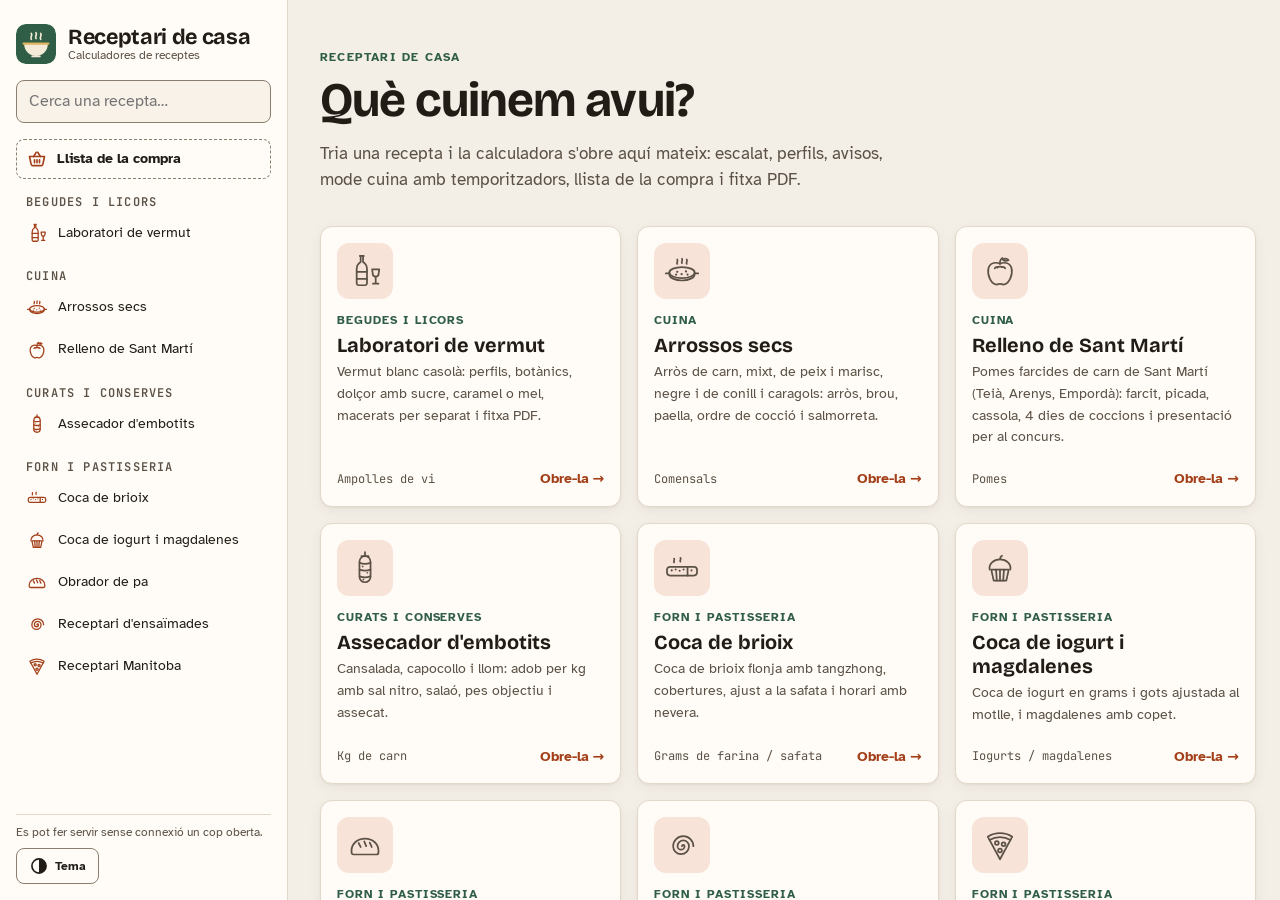
==== commit 3af80a23: "Nova calculadora: Relleno de Sant Martí Pomes farcides de carn, amb la recepta de Teià com a perfil " ====
--- a/index.html
+++ b/index.html
@@ -111,10 +111,10 @@
       <div class="peu"><span id="sola" hidden><a id="solaA" href="#">Obre-la a pantalla completa</a></span><span id="offline">Es pot fer servir sense connexió un cop oberta.</span><button type="button" class="rc-tema" id="tema">Tema</button></div>
     </div>
   </aside>
-  <main class="vista" id="vista" tabindex="-1"></main>
+  <main class="vista" id="vista" tabindex="-1"><div class="inici" id="vInici"></div><div class="inici compra" id="vCompra" hidden></div></main>
 </div>
 <script>
-const RECEPTES=[{"id": "arrossos-secs", "titol": "Arrossos secs", "fitxer": "arrossos-secs.html", "categoria": "Cuina", "mesura": "Comensals", "descripcio": "Arròs de carn, mixt, de peix i marisc, negre i de conill i caragols: arròs, brou, paella, ordre de cocció i salmorreta."}, {"id": "receptari-manitoba", "titol": "Receptari Manitoba", "fitxer": "manitoba.html", "categoria": "Forn i pastisseria", "mesura": "Peces × grams", "descripcio": "20 masses amb Caputo Manitoba (pizza, pa, rebosteria fermentada): % forner, prefermentats, temperatura de fermentació, nevera i calendari."}, {"id": "obrador-de-pa", "titol": "Obrador de pa", "fitxer": "obrador-de-pa.html", "categoria": "Forn i pastisseria", "mesura": "Grams de farina", "descripcio": "Barra, rodó i motlle abrioixat: % forner, prefermets i temps segons llevat, temperatura i nevera."}, {"id": "coca-brioix", "titol": "Coca de brioix", "fitxer": "coca-brioix.html", "categoria": "Forn i pastisseria", "mesura": "Grams de farina / safata", "descripcio": "Coca de brioix flonja amb tangzhong, cobertures, ajust a la safata i horari amb nevera."}, {"id": "coca-iogurt-magdalenes", "titol": "Coca de iogurt i magdalenes", "fitxer": "coca-iogurt-magdalenes.html", "categoria": "Forn i pastisseria", "mesura": "Iogurts / magdalenes", "descripcio": "Coca de iogurt en grams i gots ajustada al motlle, i magdalenes amb copet."}, {"id": "ensaimades", "titol": "Receptari d'ensaïmades", "fitxer": "ensaimades.html", "categoria": "Forn i pastisseria", "mesura": "Peces", "descripcio": "Ensaïmades amb variants, escalat de la massa, temps de fermentació i fitxa PDF."}, {"id": "vermut-blanc", "titol": "Laboratori de vermut", "fitxer": "vermut-blanc.html", "categoria": "Begudes i licors", "mesura": "Ampolles de vi", "descripcio": "Vermut blanc casolà: perfils, botànics, dolçor amb sucre, caramel o mel, macerats per separat i fitxa PDF."}, {"id": "embotits-curats", "titol": "Assecador d'embotits", "fitxer": "embotits-curats.html", "categoria": "Curats i conserves", "mesura": "Kg de carn", "descripcio": "Cansalada, capocollo i llom: adob per kg amb sal nitro, salaó, pes objectiu i assecat."}];
+const RECEPTES=[{"id": "arrossos-secs", "titol": "Arrossos secs", "fitxer": "arrossos-secs.html", "categoria": "Cuina", "mesura": "Comensals", "descripcio": "Arròs de carn, mixt, de peix i marisc, negre i de conill i caragols: arròs, brou, paella, ordre de cocció i salmorreta."}, {"id": "receptari-manitoba", "titol": "Receptari Manitoba", "fitxer": "manitoba.html", "categoria": "Forn i pastisseria", "mesura": "Peces × grams", "descripcio": "20 masses amb Caputo Manitoba (pizza, pa, rebosteria fermentada): % forner, prefermentats, temperatura de fermentació, nevera i calendari."}, {"id": "obrador-de-pa", "titol": "Obrador de pa", "fitxer": "obrador-de-pa.html", "categoria": "Forn i pastisseria", "mesura": "Grams de farina", "descripcio": "Barra, rodó i motlle abrioixat: % forner, prefermets i temps segons llevat, temperatura i nevera."}, {"id": "coca-brioix", "titol": "Coca de brioix", "fitxer": "coca-brioix.html", "categoria": "Forn i pastisseria", "mesura": "Grams de farina / safata", "descripcio": "Coca de brioix flonja amb tangzhong, cobertures, ajust a la safata i horari amb nevera."}, {"id": "coca-iogurt-magdalenes", "titol": "Coca de iogurt i magdalenes", "fitxer": "coca-iogurt-magdalenes.html", "categoria": "Forn i pastisseria", "mesura": "Iogurts / magdalenes", "descripcio": "Coca de iogurt en grams i gots ajustada al motlle, i magdalenes amb copet."}, {"id": "ensaimades", "titol": "Receptari d'ensaïmades", "fitxer": "ensaimades.html", "categoria": "Forn i pastisseria", "mesura": "Peces", "descripcio": "Ensaïmades amb variants, escalat de la massa, temps de fermentació i fitxa PDF."}, {"id": "vermut-blanc", "titol": "Laboratori de vermut", "fitxer": "vermut-blanc.html", "categoria": "Begudes i licors", "mesura": "Ampolles de vi", "descripcio": "Vermut blanc casolà: perfils, botànics, dolçor amb sucre, caramel o mel, macerats per separat i fitxa PDF."}, {"id": "embotits-curats", "titol": "Assecador d'embotits", "fitxer": "embotits-curats.html", "categoria": "Curats i conserves", "mesura": "Kg de carn", "descripcio": "Cansalada, capocollo i llom: adob per kg amb sal nitro, salaó, pes objectiu i assecat."}, {"id": "relleno-sant-marti", "titol": "Relleno de Sant Martí", "fitxer": "relleno-sant-marti.html", "categoria": "Cuina", "mesura": "Pomes", "descripcio": "Pomes farcides de carn de Sant Martí (Teià, Arenys, Empordà): farcit, picada, cassola, 4 dies de coccions i presentació per al concurs."}];
 document.addEventListener("DOMContentLoaded",function(){
   const $=s=>document.querySelector(s);
   const RC=window.Receptari||{icona:()=>"",ui:()=>"",canviaTema(){},aplicaTema(){},avis(m){alert(m)}};
@@ -159,12 +159,14 @@
   let segur=false;
   function compra(){
     const C=cget(),G=agrega(C),tot=G.reduce((a,[,it])=>a+it.length,0),fets=G.reduce((a,[,it])=>a+it.filter(e=>C.marcats[e.k]).length,0);
-    $("#vista").innerHTML=`<div class="inici compra"><div class="hd"><span class="ull">Receptari de casa</span><h2>Llista de la compra</h2><p>${C.receptes.length?`Tot el que cal per a ${C.receptes.length} ${C.receptes.length===1?"recepta":"receptes"}, sumat i agrupat per botiga. Marca el que ja tens al carro.`:"Obre una recepta i toca «A la compra»: les quantitats de totes les receptes se sumen aquí, agrupades per botiga."}</p></div>`+
+    const box=$("#vCompra"),sc=box.scrollTop;
+    box.innerHTML=`<div class="hd"><span class="ull">Receptari de casa</span><h2>Llista de la compra</h2><p>${C.receptes.length?`Tot el que cal per a ${C.receptes.length} ${C.receptes.length===1?"recepta":"receptes"}, sumat i agrupat per botiga. Marca el que ja tens al carro.`:"Obre una recepta i toca «A la compra»: les quantitats de totes les receptes se sumen aquí, agrupades per botiga."}</p></div>`+
       (C.receptes.length?`<ul class="recs" aria-label="Receptes de la llista">${C.receptes.map((r,i)=>`<li><a href="#${esc(r.id)}">${esc(r.titol)}</a><small>${esc(r.mesura)}</small><button type="button" data-treu="${i}" aria-label="Treu ${esc(r.titol)} de la llista">${RC.ui("tanca")}</button></li>`).join("")}</ul>
       <div class="barra"><button type="button" class="primary" id="cCopia">Copia la llista</button>${navigator.share?'<button type="button" id="cShare">Comparteix-la</button>':""}<button type="button" id="cDesm"${fets?"":" disabled"}>Desmarca-ho tot</button><button type="button" id="cBuida">${segur?"Segur? Torna a tocar":"Buida la llista"}</button><span class="note" style="align-self:center">${fets}/${tot} al carro</span></div>
       <div class="grups">${G.map(([b,it])=>`<section aria-labelledby="b-${esc(clau(b).replace(/\W+/g,"-"))}"><h3 id="b-${esc(clau(b).replace(/\W+/g,"-"))}">${esc(b)}<span>${it.filter(e=>C.marcats[e.k]).length}/${it.length}</span></h3><ul class="rc-llista">${it.map(e=>`<li><label><input type="checkbox" data-k="${esc(e.k)}"${C.marcats[e.k]?" checked":""}><span class="rc-q">${esc(quant(e))}</span><span class="rc-n">${esc(e.nom)}${e.rec.size>1||C.receptes.length>1?`<small>${esc([...e.rec].join(", "))}</small>`:""}</span></label></li>`).join("")}</ul></section>`).join("")}</div>`
-      :`<p class="buit-c">La llista és buida.</p>`)+`</div>`;
-    const v=$("#vista");
+      :`<p class="buit-c">La llista és buida.</p>`);
+    box.scrollTop=sc;
+    const v=box;
     v.querySelectorAll("[data-treu]").forEach(b=>b.onclick=()=>{const C=cget();C.receptes.splice(+b.dataset.treu,1);cset(C);compte();compra();});
     v.querySelectorAll("[data-k]").forEach(c=>c.onchange=()=>{const C=cget();if(c.checked)C.marcats[c.dataset.k]=1;else delete C.marcats[c.dataset.k];cset(C);const y=window.scrollY;compra();const el=$(`[data-k="${CSS.escape(c.dataset.k)}"]`);if(el)el.focus();});
     const cp=$("#cCopia");if(cp)cp.onclick=()=>{const t=textCompra(cget());navigator.clipboard.writeText(t).then(()=>RC.avis("Llista copiada"),()=>RC.avis("No s'ha pogut copiar"));};
@@ -182,15 +184,21 @@
     compte();
   }
   function inici(){
-    $("#vista").innerHTML=`<div class="inici"><div class="hd"><span class="ull">Receptari de casa</span><h2>Què cuinem avui?</h2><p>Tria una recepta i la calculadora s'obre aquí mateix: escalat, perfils, avisos, mode cuina amb temporitzadors, llista de la compra i fitxa PDF.</p></div><ul class="tiles">${grups(L).flatMap(([c,rs])=>rs).map(r=>`<li><a class="tile" href="#${esc(r.id)}"><span class="rc-ico-caixa">${RC.icona(r.id)}</span><em>${esc(r.categoria)}</em><b>${esc(r.titol)}</b><span>${esc(r.descripcio)}</span><small>${esc(r.mesura)}<i>Obre-la →</i></small></a></li>`).join("")}</ul></div>`;
+    const box=$("#vInici");if(box.dataset.fet)return;box.dataset.fet="1";
+    box.innerHTML=`<div class="hd"><span class="ull">Receptari de casa</span><h2>Què cuinem avui?</h2><p>Tria una recepta i la calculadora s'obre aquí mateix: escalat, perfils, avisos, mode cuina amb temporitzadors, llista de la compra i fitxa PDF.</p></div><ul class="tiles">${grups(L).flatMap(([c,rs])=>rs).map(r=>`<li><a class="tile" href="#${esc(r.id)}"><span class="rc-ico-caixa">${RC.icona(r.id)}</span><em>${esc(r.categoria)}</em><b>${esc(r.titol)}</b><span>${esc(r.descripcio)}</span><small>${esc(r.mesura)}<i>Obre-la →</i></small></a></li>`).join("")}</ul>`;
+    try{const y=+sessionStorage.getItem("receptari-inici-y");if(y)requestAnimationFrame(()=>{box.scrollTop=y;window.scrollTo(0,y)});}catch(e){}
+    let t=null;const desa=()=>{clearTimeout(t);t=setTimeout(()=>{try{sessionStorage.setItem("receptari-inici-y",String(box.scrollTop||window.scrollY))}catch(e){}},150)};
+    box.addEventListener("scroll",desa,{passive:true});window.addEventListener("scroll",()=>{if(vista==="inici")desa()},{passive:true});
   }
   function mostra(){
     const h=decodeURIComponent(location.hash.slice(1));
     const r=h&&h!=="compra"?troba(h):null;
     actual=r||null;vista=h==="compra"?"compra":r?"recepta":"inici";
+    const f0=$("#vista iframe");
+    $("#vInici").hidden=vista!=="inici";$("#vCompra").hidden=vista!=="compra";if(f0)f0.hidden=vista!=="recepta";
     if(r){
-      let f=$("#vista iframe");
-      if(!f){$("#vista").innerHTML="";f=document.createElement("iframe");f.setAttribute("allow","screen-wake-lock; clipboard-write; web-share");$("#vista").appendChild(f)}
+      let f=f0;
+      if(!f){f=document.createElement("iframe");f.setAttribute("allow","screen-wake-lock; clipboard-write; web-share");$("#vista").appendChild(f)}
       let src=r.fitxer;
       if(estat){src+="?estat="+encodeURIComponent(estat);estat=null;try{history.replaceState(null,"",location.pathname+location.hash)}catch(e){}}
       if(f.getAttribute("src")!==src)f.setAttribute("src",src);
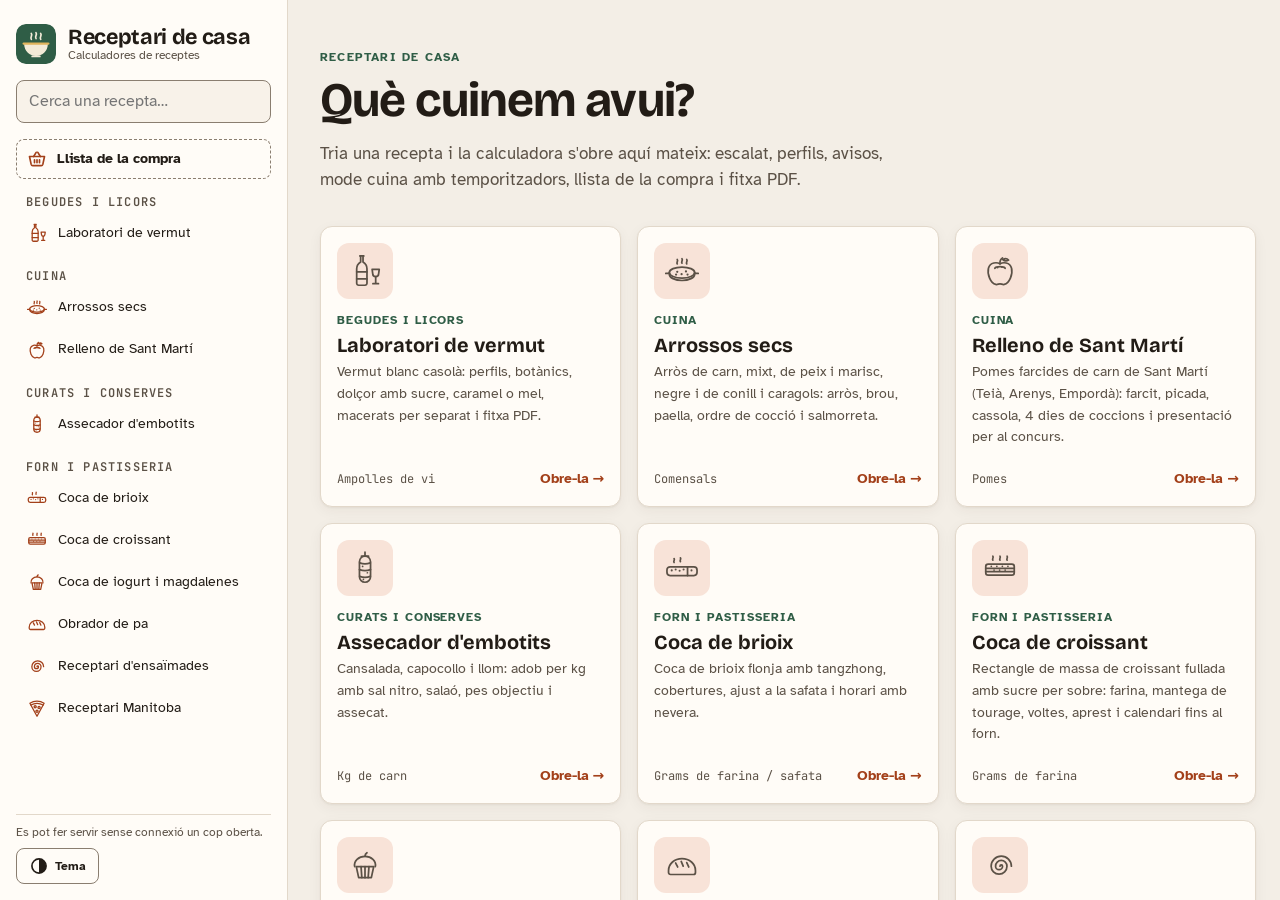
==== commit 67c16e49: "Nova calculadora: Coca de croissant (massa fullada en safata) Co-Authored-By: Claude Sonnet 5.5 <nor" ====
--- a/index.html
+++ b/index.html
@@ -114,7 +114,7 @@
   <main class="vista" id="vista" tabindex="-1"><div class="inici" id="vInici"></div><div class="inici compra" id="vCompra" hidden></div></main>
 </div>
 <script>
-const RECEPTES=[{"id": "arrossos-secs", "titol": "Arrossos secs", "fitxer": "arrossos-secs.html", "categoria": "Cuina", "mesura": "Comensals", "descripcio": "Arròs de carn, mixt, de peix i marisc, negre i de conill i caragols: arròs, brou, paella, ordre de cocció i salmorreta."}, {"id": "receptari-manitoba", "titol": "Receptari Manitoba", "fitxer": "manitoba.html", "categoria": "Forn i pastisseria", "mesura": "Peces × grams", "descripcio": "20 masses amb Caputo Manitoba (pizza, pa, rebosteria fermentada): % forner, prefermentats, temperatura de fermentació, nevera i calendari."}, {"id": "obrador-de-pa", "titol": "Obrador de pa", "fitxer": "obrador-de-pa.html", "categoria": "Forn i pastisseria", "mesura": "Grams de farina", "descripcio": "Barra, rodó i motlle abrioixat: % forner, prefermets i temps segons llevat, temperatura i nevera."}, {"id": "coca-brioix", "titol": "Coca de brioix", "fitxer": "coca-brioix.html", "categoria": "Forn i pastisseria", "mesura": "Grams de farina / safata", "descripcio": "Coca de brioix flonja amb tangzhong, cobertures, ajust a la safata i horari amb nevera."}, {"id": "coca-iogurt-magdalenes", "titol": "Coca de iogurt i magdalenes", "fitxer": "coca-iogurt-magdalenes.html", "categoria": "Forn i pastisseria", "mesura": "Iogurts / magdalenes", "descripcio": "Coca de iogurt en grams i gots ajustada al motlle, i magdalenes amb copet."}, {"id": "ensaimades", "titol": "Receptari d'ensaïmades", "fitxer": "ensaimades.html", "categoria": "Forn i pastisseria", "mesura": "Peces", "descripcio": "Ensaïmades amb variants, escalat de la massa, temps de fermentació i fitxa PDF."}, {"id": "vermut-blanc", "titol": "Laboratori de vermut", "fitxer": "vermut-blanc.html", "categoria": "Begudes i licors", "mesura": "Ampolles de vi", "descripcio": "Vermut blanc casolà: perfils, botànics, dolçor amb sucre, caramel o mel, macerats per separat i fitxa PDF."}, {"id": "embotits-curats", "titol": "Assecador d'embotits", "fitxer": "embotits-curats.html", "categoria": "Curats i conserves", "mesura": "Kg de carn", "descripcio": "Cansalada, capocollo i llom: adob per kg amb sal nitro, salaó, pes objectiu i assecat."}, {"id": "relleno-sant-marti", "titol": "Relleno de Sant Martí", "fitxer": "relleno-sant-marti.html", "categoria": "Cuina", "mesura": "Pomes", "descripcio": "Pomes farcides de carn de Sant Martí (Teià, Arenys, Empordà): farcit, picada, cassola, 4 dies de coccions i presentació per al concurs."}];
+const RECEPTES=[{"id": "arrossos-secs", "titol": "Arrossos secs", "fitxer": "arrossos-secs.html", "categoria": "Cuina", "mesura": "Comensals", "descripcio": "Arròs de carn, mixt, de peix i marisc, negre i de conill i caragols: arròs, brou, paella, ordre de cocció i salmorreta."}, {"id": "receptari-manitoba", "titol": "Receptari Manitoba", "fitxer": "manitoba.html", "categoria": "Forn i pastisseria", "mesura": "Peces × grams", "descripcio": "20 masses amb Caputo Manitoba (pizza, pa, rebosteria fermentada): % forner, prefermentats, temperatura de fermentació, nevera i calendari."}, {"id": "obrador-de-pa", "titol": "Obrador de pa", "fitxer": "obrador-de-pa.html", "categoria": "Forn i pastisseria", "mesura": "Grams de farina", "descripcio": "Barra, rodó i motlle abrioixat: % forner, prefermets i temps segons llevat, temperatura i nevera."}, {"id": "coca-brioix", "titol": "Coca de brioix", "fitxer": "coca-brioix.html", "categoria": "Forn i pastisseria", "mesura": "Grams de farina / safata", "descripcio": "Coca de brioix flonja amb tangzhong, cobertures, ajust a la safata i horari amb nevera."}, {"id": "coca-iogurt-magdalenes", "titol": "Coca de iogurt i magdalenes", "fitxer": "coca-iogurt-magdalenes.html", "categoria": "Forn i pastisseria", "mesura": "Iogurts / magdalenes", "descripcio": "Coca de iogurt en grams i gots ajustada al motlle, i magdalenes amb copet."}, {"id": "ensaimades", "titol": "Receptari d'ensaïmades", "fitxer": "ensaimades.html", "categoria": "Forn i pastisseria", "mesura": "Peces", "descripcio": "Ensaïmades amb variants, escalat de la massa, temps de fermentació i fitxa PDF."}, {"id": "vermut-blanc", "titol": "Laboratori de vermut", "fitxer": "vermut-blanc.html", "categoria": "Begudes i licors", "mesura": "Ampolles de vi", "descripcio": "Vermut blanc casolà: perfils, botànics, dolçor amb sucre, caramel o mel, macerats per separat i fitxa PDF."}, {"id": "embotits-curats", "titol": "Assecador d'embotits", "fitxer": "embotits-curats.html", "categoria": "Curats i conserves", "mesura": "Kg de carn", "descripcio": "Cansalada, capocollo i llom: adob per kg amb sal nitro, salaó, pes objectiu i assecat."}, {"id": "relleno-sant-marti", "titol": "Relleno de Sant Martí", "fitxer": "relleno-sant-marti.html", "categoria": "Cuina", "mesura": "Pomes", "descripcio": "Pomes farcides de carn de Sant Martí (Teià, Arenys, Empordà): farcit, picada, cassola, 4 dies de coccions i presentació per al concurs."}, {"id": "coca-croissant", "titol": "Coca de croissant", "fitxer": "coca-croissant.html", "categoria": "Forn i pastisseria", "mesura": "Grams de farina", "descripcio": "Rectangle de massa de croissant fullada amb sucre per sobre: farina, mantega de tourage, voltes, aprest i calendari fins al forn."}];
 document.addEventListener("DOMContentLoaded",function(){
   const $=s=>document.querySelector(s);
   const RC=window.Receptari||{icona:()=>"",ui:()=>"",canviaTema(){},aplicaTema(){},avis(m){alert(m)}};
